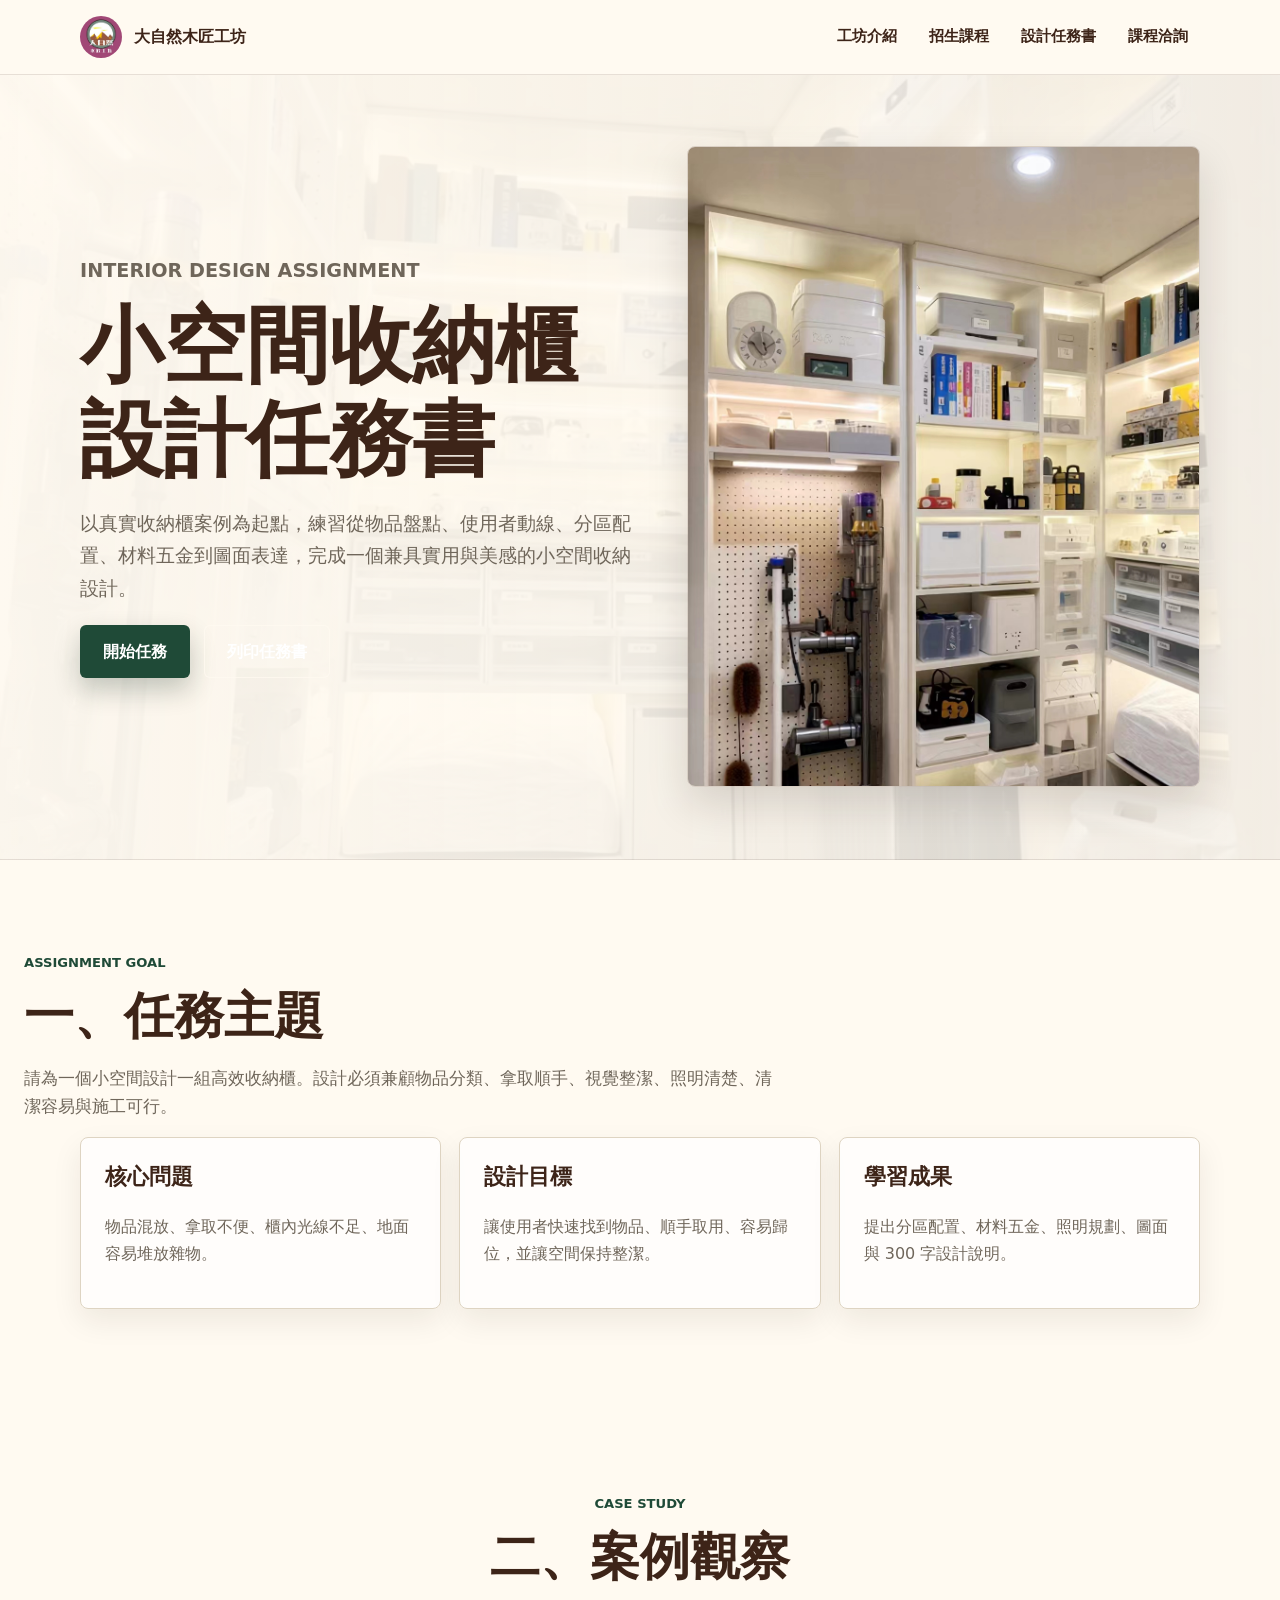
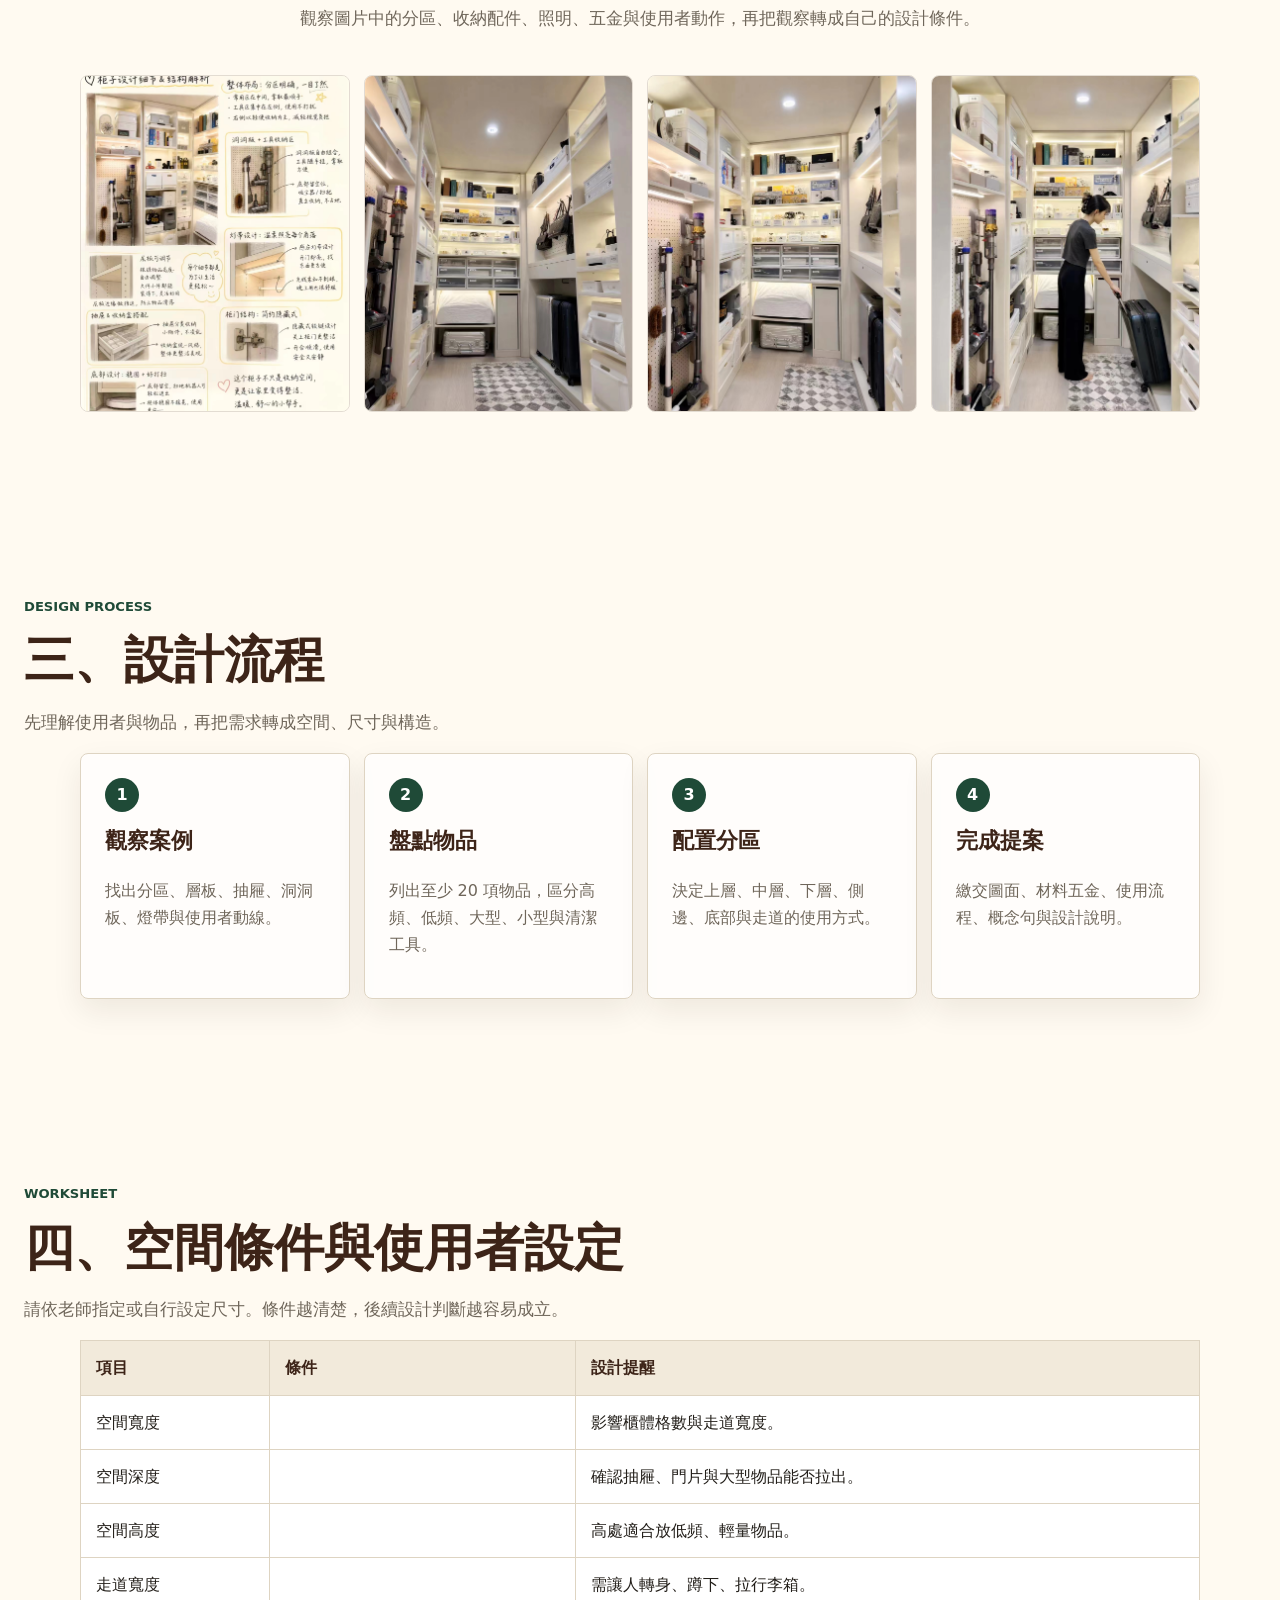
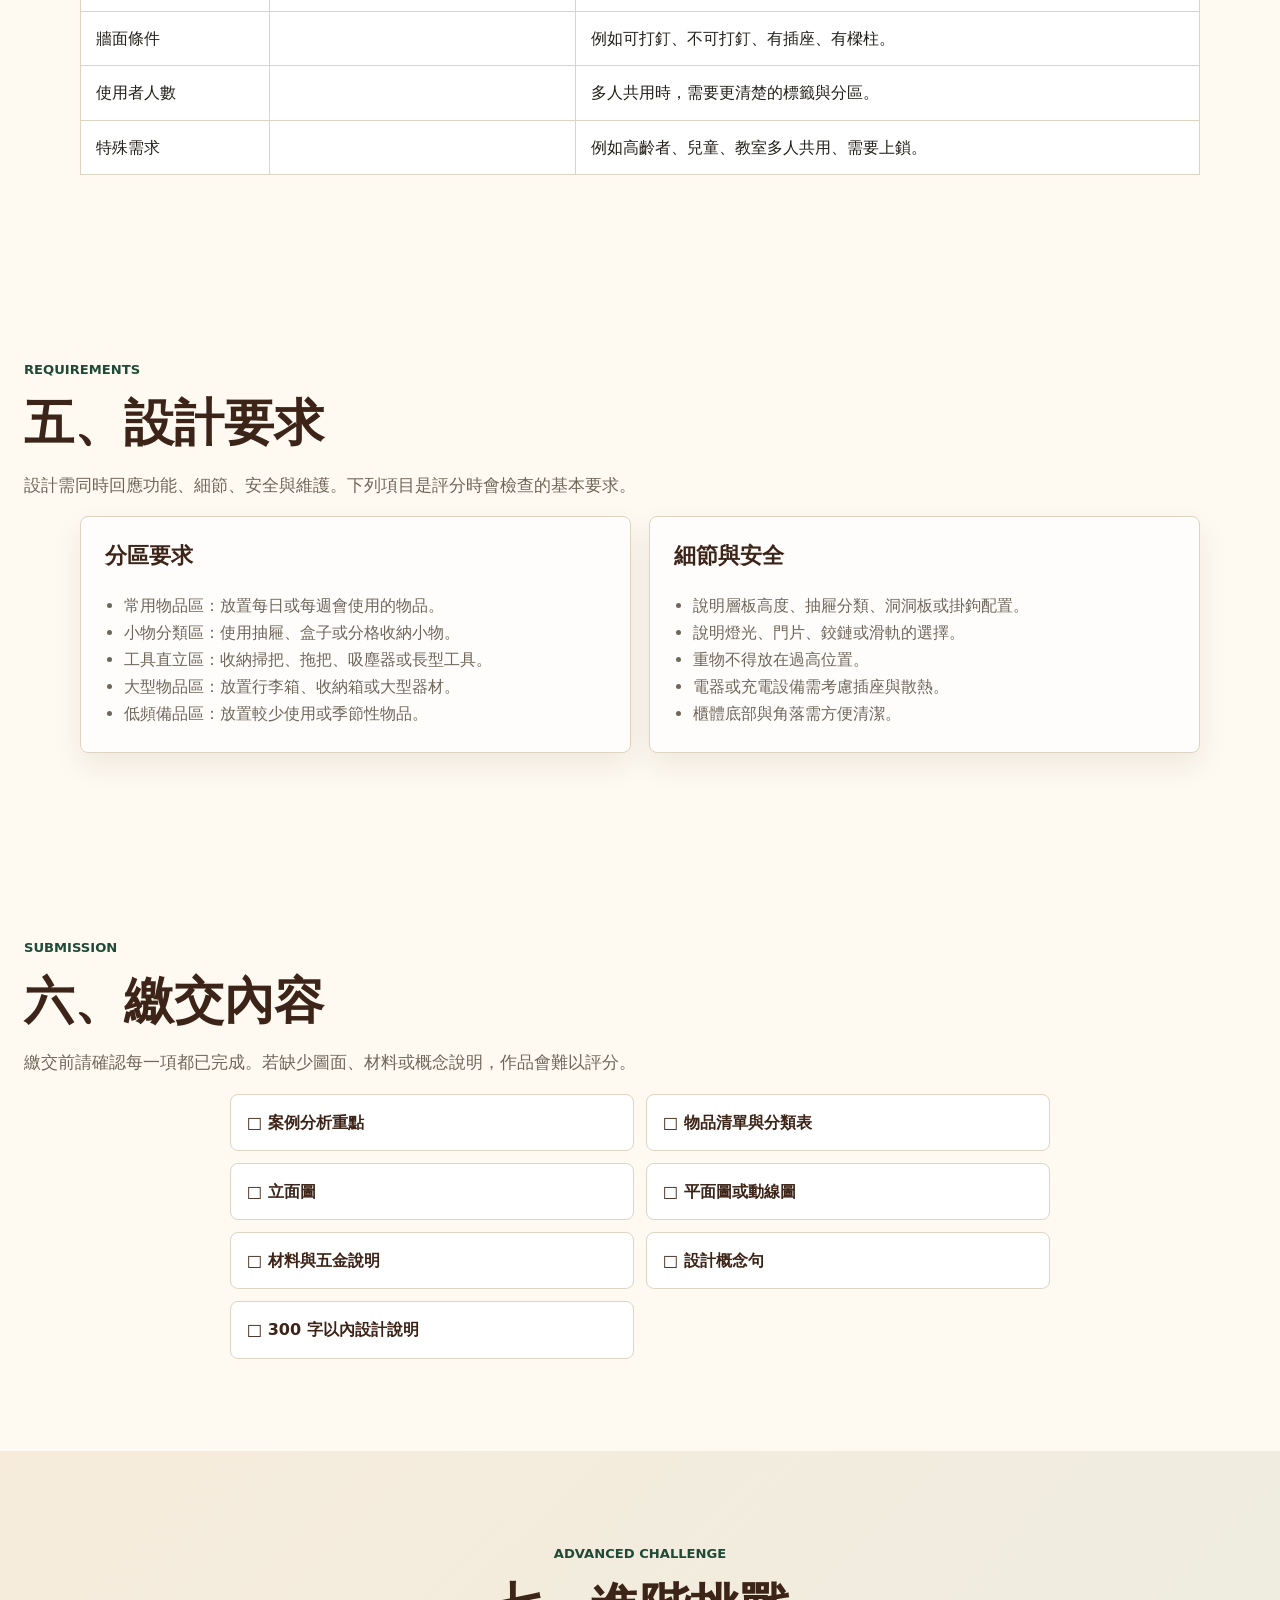
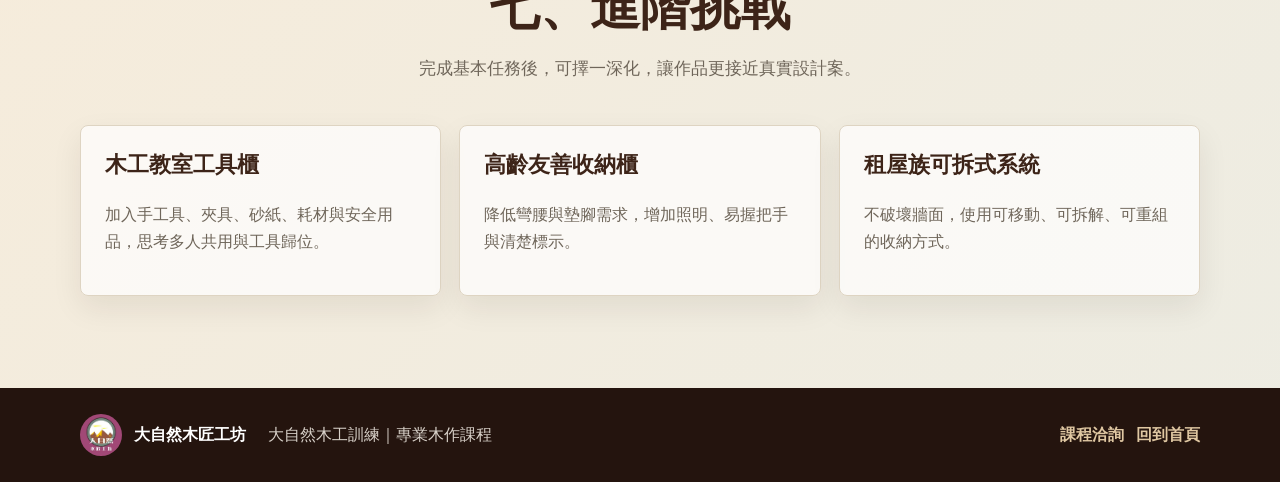
==== design-task.html @ d824fad3 "Update daziran workshop website" ====
<!DOCTYPE html>
<html lang="zh-Hant">
<head>
  <meta charset="UTF-8">
  <meta name="viewport" content="width=device-width, initial-scale=1.0">
  <title>小空間收納櫃設計任務書｜大自然木匠工坊</title>
  <meta name="description" content="大自然木匠工坊室內設計教學資源：小空間收納櫃設計任務書，協助學員從案例觀察、物品盤點、分區配置到圖面提案。">
  <link rel="stylesheet" href="styles.css">
</head>
<body>
  <header class="site-header">
    <nav class="nav-wrap" aria-label="主要導覽">
      <a class="brand" href="index.html#top" aria-label="回到首頁">
        <img src="assets/logo.jpg" alt="大自然木匠工坊 Logo">
        <span>大自然木匠工坊</span>
      </a>
      <div class="nav-links">
        <a href="index.html#about">工坊介紹</a>
        <a href="index.html#courses">招生課程</a>
        <a href="index.html#design-resource">設計任務書</a>
        <a href="index.html#booking">課程洽詢</a>
      </div>
    </nav>
  </header>

  <main class="task-page">
    <section class="task-hero" aria-label="小空間收納櫃設計任務書">
      <div class="task-hero-copy">
        <p class="eyebrow">Interior Design Assignment</p>
        <h1>小空間收納櫃設計任務書</h1>
        <p>以真實收納櫃案例為起點，練習從物品盤點、使用者動線、分區配置、材料五金到圖面表達，完成一個兼具實用與美感的小空間收納設計。</p>
        <div class="hero-actions">
          <a class="btn primary" href="#task-start">開始任務</a>
          <a class="btn secondary" href="javascript:window.print()">列印任務書</a>
        </div>
      </div>
      <figure class="task-hero-image">
        <img src="assets/storage-case-main.jpg" alt="小空間收納櫃案例">
      </figure>
    </section>

    <section id="task-start" class="section task-section">
      <div class="section-heading align-left">
        <p class="eyebrow">Assignment Goal</p>
        <h2>一、任務主題</h2>
        <p>請為一個小空間設計一組高效收納櫃。設計必須兼顧物品分類、拿取順手、視覺整潔、照明清楚、清潔容易與施工可行。</p>
      </div>
      <div class="task-card-grid">
        <article class="task-info-card">
          <h3>核心問題</h3>
          <p>物品混放、拿取不便、櫃內光線不足、地面容易堆放雜物。</p>
        </article>
        <article class="task-info-card">
          <h3>設計目標</h3>
          <p>讓使用者快速找到物品、順手取用、容易歸位，並讓空間保持整潔。</p>
        </article>
        <article class="task-info-card">
          <h3>學習成果</h3>
          <p>提出分區配置、材料五金、照明規劃、圖面與 300 字設計說明。</p>
        </article>
      </div>
    </section>

    <section class="section task-section">
      <div class="section-heading">
        <p class="eyebrow">Case Study</p>
        <h2>二、案例觀察</h2>
        <p>觀察圖片中的分區、收納配件、照明、五金與使用者動作，再把觀察轉成自己的設計條件。</p>
      </div>
      <div class="task-gallery">
        <img src="assets/storage-use-1.jpg" alt="使用者拿取收納物品">
        <img src="assets/storage-case-front.jpg" alt="收納櫃正面分區">
        <img src="assets/storage-case-side.jpg" alt="包包與行李箱收納區">
        <img src="assets/storage-case-wide.jpg" alt="整體收納櫃空間">
      </div>
    </section>

    <section class="section task-section">
      <div class="section-heading align-left">
        <p class="eyebrow">Design Process</p>
        <h2>三、設計流程</h2>
        <p>先理解使用者與物品，再把需求轉成空間、尺寸與構造。</p>
      </div>
      <div class="task-steps">
        <article>
          <span>1</span>
          <h3>觀察案例</h3>
          <p>找出分區、層板、抽屜、洞洞板、燈帶與使用者動線。</p>
        </article>
        <article>
          <span>2</span>
          <h3>盤點物品</h3>
          <p>列出至少 20 項物品，區分高頻、低頻、大型、小型與清潔工具。</p>
        </article>
        <article>
          <span>3</span>
          <h3>配置分區</h3>
          <p>決定上層、中層、下層、側邊、底部與走道的使用方式。</p>
        </article>
        <article>
          <span>4</span>
          <h3>完成提案</h3>
          <p>繳交圖面、材料五金、使用流程、概念句與設計說明。</p>
        </article>
      </div>
    </section>

    <section class="section task-section">
      <div class="section-heading align-left">
        <p class="eyebrow">Worksheet</p>
        <h2>四、空間條件與使用者設定</h2>
        <p>請依老師指定或自行設定尺寸。條件越清楚，後續設計判斷越容易成立。</p>
      </div>
      <div class="task-table-wrap">
        <table class="task-table">
          <thead>
            <tr><th>項目</th><th>條件</th><th>設計提醒</th></tr>
          </thead>
          <tbody>
            <tr><td>空間寬度</td><td></td><td>影響櫃體格數與走道寬度。</td></tr>
            <tr><td>空間深度</td><td></td><td>確認抽屜、門片與大型物品能否拉出。</td></tr>
            <tr><td>空間高度</td><td></td><td>高處適合放低頻、輕量物品。</td></tr>
            <tr><td>走道寬度</td><td></td><td>需讓人轉身、蹲下、拉行李箱。</td></tr>
            <tr><td>牆面條件</td><td></td><td>例如可打釘、不可打釘、有插座、有樑柱。</td></tr>
            <tr><td>使用者人數</td><td></td><td>多人共用時，需要更清楚的標籤與分區。</td></tr>
            <tr><td>特殊需求</td><td></td><td>例如高齡者、兒童、教室多人共用、需要上鎖。</td></tr>
          </tbody>
        </table>
      </div>
    </section>

    <section class="section task-section">
      <div class="section-heading align-left">
        <p class="eyebrow">Requirements</p>
        <h2>五、設計要求</h2>
        <p>設計需同時回應功能、細節、安全與維護。下列項目是評分時會檢查的基本要求。</p>
      </div>
      <div class="task-requirements">
        <article>
          <h3>分區要求</h3>
          <ul>
            <li>常用物品區：放置每日或每週會使用的物品。</li>
            <li>小物分類區：使用抽屜、盒子或分格收納小物。</li>
            <li>工具直立區：收納掃把、拖把、吸塵器或長型工具。</li>
            <li>大型物品區：放置行李箱、收納箱或大型器材。</li>
            <li>低頻備品區：放置較少使用或季節性物品。</li>
          </ul>
        </article>
        <article>
          <h3>細節與安全</h3>
          <ul>
            <li>說明層板高度、抽屜分類、洞洞板或掛鉤配置。</li>
            <li>說明燈光、門片、鉸鏈或滑軌的選擇。</li>
            <li>重物不得放在過高位置。</li>
            <li>電器或充電設備需考慮插座與散熱。</li>
            <li>櫃體底部與角落需方便清潔。</li>
          </ul>
        </article>
      </div>
    </section>

    <section class="section task-section">
      <div class="section-heading align-left">
        <p class="eyebrow">Submission</p>
        <h2>六、繳交內容</h2>
        <p>繳交前請確認每一項都已完成。若缺少圖面、材料或概念說明，作品會難以評分。</p>
      </div>
      <ul class="task-checklist">
        <li>□ 案例分析重點</li>
        <li>□ 物品清單與分類表</li>
        <li>□ 立面圖</li>
        <li>□ 平面圖或動線圖</li>
        <li>□ 材料與五金說明</li>
        <li>□ 設計概念句</li>
        <li>□ 300 字以內設計說明</li>
      </ul>
    </section>

    <section class="section task-section task-challenge">
      <div class="section-heading">
        <p class="eyebrow">Advanced Challenge</p>
        <h2>七、進階挑戰</h2>
        <p>完成基本任務後，可擇一深化，讓作品更接近真實設計案。</p>
      </div>
      <div class="task-card-grid">
        <article class="task-info-card">
          <h3>木工教室工具櫃</h3>
          <p>加入手工具、夾具、砂紙、耗材與安全用品，思考多人共用與工具歸位。</p>
        </article>
        <article class="task-info-card">
          <h3>高齡友善收納櫃</h3>
          <p>降低彎腰與墊腳需求，增加照明、易握把手與清楚標示。</p>
        </article>
        <article class="task-info-card">
          <h3>租屋族可拆式系統</h3>
          <p>不破壞牆面，使用可移動、可拆解、可重組的收納方式。</p>
        </article>
      </div>
    </section>
  </main>

  <footer class="site-footer">
    <div>
      <img src="assets/logo.jpg" alt="大自然木匠工坊 Logo">
      <strong>大自然木匠工坊</strong>
    </div>
    <address>大自然木工訓練｜專業木作課程</address>
    <nav aria-label="社群連結">
      <a href="index.html#booking">課程洽詢</a>
      <a href="index.html#top">回到首頁</a>
    </nav>
  </footer>

  <script src="app.js"></script>
</body>
</html>
---- styles.css ----
:root {
  --walnut: #3d2418;
  --walnut-deep: #24140e;
  --oak: #f2eadb;
  --oak-strong: #dfc7a2;
  --forest: #1f4a37;
  --forest-dark: #153526;
  --ink: #231f1a;
  --muted: #6f665a;
  --line: #ded4c2;
  --white: #fffaf1;
  --plain-white: #ffffff;
  --shadow: 0 18px 42px rgba(36, 20, 14, 0.14);
}

* {
  box-sizing: border-box;
}

html {
  scroll-behavior: smooth;
  scroll-padding-top: 88px;
}

body {
  margin: 0;
  color: var(--ink);
  background: var(--white);
  font-family: "Microsoft JhengHei", "PingFang TC", "Noto Sans TC", system-ui, sans-serif;
  line-height: 1.7;
}

img {
  display: block;
  max-width: 100%;
}

a {
  color: inherit;
  text-decoration: none;
}

.site-header {
  position: fixed;
  inset: 0 0 auto;
  z-index: 20;
  background: rgba(255, 250, 241, 0.92);
  border-bottom: 1px solid rgba(61, 36, 24, 0.12);
  backdrop-filter: blur(14px);
}

.nav-wrap {
  display: flex;
  align-items: center;
  justify-content: space-between;
  width: min(1120px, calc(100% - 40px));
  min-height: 74px;
  margin: 0 auto;
  gap: 24px;
}

.brand {
  display: inline-flex;
  align-items: center;
  gap: 12px;
  color: var(--walnut);
  font-size: 1rem;
  font-weight: 700;
  white-space: nowrap;
}

.brand img,
.site-footer img {
  width: 42px;
  height: 42px;
  border-radius: 50%;
  object-fit: cover;
}

.nav-links {
  display: flex;
  align-items: center;
  gap: 8px;
  font-size: 0.95rem;
  font-weight: 700;
}

.nav-links a {
  padding: 10px 12px;
  border-radius: 6px;
  color: var(--walnut);
}

.nav-links a:hover,
.nav-links a:focus-visible {
  background: rgba(31, 74, 55, 0.1);
  outline: none;
}

.hero {
  position: relative;
  min-height: 92vh;
  display: grid;
  align-items: center;
  padding: 136px 24px 78px;
  color: var(--plain-white);
  background: url("assets/hero.jpg") center 42% / cover no-repeat;
}

.hero-overlay {
  position: absolute;
  inset: 0;
  background:
    linear-gradient(90deg, rgba(36, 20, 14, 0.82), rgba(36, 20, 14, 0.52) 48%, rgba(21, 53, 38, 0.38)),
    rgba(0, 0, 0, 0.14);
}

.hero-content {
  position: relative;
  z-index: 1;
  width: min(1120px, 100%);
  margin: 0 auto;
}

.eyebrow {
  margin: 0 0 12px;
  color: var(--forest);
  font-size: 0.82rem;
  font-weight: 800;
  letter-spacing: 0;
  text-transform: uppercase;
}

.hero .eyebrow {
  color: var(--oak-strong);
}

h1,
h2,
h3,
h4,
p {
  margin-top: 0;
}

h1 {
  max-width: 760px;
  margin-bottom: 22px;
  font-size: clamp(2.55rem, 7vw, 5.2rem);
  line-height: 1.12;
  letter-spacing: 0;
}

h2 {
  margin-bottom: 16px;
  color: var(--walnut);
  font-size: clamp(2rem, 4vw, 3.1rem);
  line-height: 1.24;
  letter-spacing: 0;
}

h3 {
  color: var(--walnut);
  font-size: 1.35rem;
  line-height: 1.35;
}

h4 {
  color: var(--forest-dark);
  font-size: 1.02rem;
}

.hero-copy {
  max-width: 620px;
  margin-bottom: 34px;
  color: rgba(255, 250, 241, 0.9);
  font-size: 1.18rem;
}

.hero-actions {
  display: flex;
  flex-wrap: wrap;
  gap: 14px;
}

.btn {
  display: inline-flex;
  align-items: center;
  justify-content: center;
  min-height: 48px;
  padding: 12px 22px;
  border: 1px solid transparent;
  border-radius: 6px;
  font: inherit;
  font-weight: 800;
  cursor: pointer;
  transition: transform 0.2s ease, box-shadow 0.2s ease, background 0.2s ease;
}

.btn:hover,
.btn:focus-visible {
  transform: translateY(-1px);
  outline: none;
}

.btn.primary {
  color: var(--plain-white);
  background: var(--forest);
  box-shadow: 0 12px 26px rgba(15, 40, 28, 0.24);
}

.btn.primary:hover,
.btn.primary:focus-visible {
  background: var(--forest-dark);
}

.btn.secondary {
  color: var(--plain-white);
  border-color: rgba(255, 250, 241, 0.72);
  background: rgba(255, 250, 241, 0.08);
}

.section {
  padding: 92px 24px;
}

.section-heading {
  width: min(760px, 100%);
  margin: 0 auto 42px;
  text-align: center;
}

.section-heading p:not(.eyebrow) {
  color: var(--muted);
  font-size: 1.05rem;
}

.align-left {
  margin: 0;
  text-align: left;
}

.feature-grid,
.course-layout,
.gallery-grid,
.booking-layout {
  width: min(1120px, 100%);
  margin: 0 auto;
}

.feature-grid {
  display: grid;
  grid-template-columns: repeat(3, minmax(0, 1fr));
  gap: 22px;
}

.feature-card {
  padding: 30px;
  border: 1px solid var(--line);
  border-radius: 8px;
  background: var(--plain-white);
  box-shadow: var(--shadow);
}

.line-icon {
  display: grid;
  place-items: center;
  width: 48px;
  height: 48px;
  margin-bottom: 18px;
  border: 2px solid var(--forest);
  border-radius: 50%;
  color: var(--forest);
}

.line-icon::before {
  content: "";
  display: block;
  width: 24px;
  height: 24px;
  border: 2px solid currentColor;
}

.icon-teacher::before {
  border-radius: 50% 50% 38% 38%;
  border-bottom-width: 6px;
}

.icon-safety::before {
  width: 22px;
  height: 26px;
  border-radius: 14px 14px 7px 7px;
  clip-path: polygon(50% 0, 100% 22%, 88% 100%, 12% 100%, 0 22%);
}

.icon-tools::before {
  width: 6px;
  height: 28px;
  border-radius: 8px;
  transform: rotate(38deg);
  box-shadow: 11px -7px 0 -3px currentColor;
}

.feature-card p,
.course-card p,
.booking-copy p {
  color: var(--muted);
}

.course-section {
  background: #ece0ce;
}

.course-layout {
  display: grid;
  grid-template-columns: minmax(260px, 0.82fr) minmax(0, 1.5fr);
  align-items: start;
  gap: 46px;
}

.course-card {
  padding: 34px;
  border-radius: 8px;
  background: var(--plain-white);
  box-shadow: var(--shadow);
}

.course-top {
  display: flex;
  justify-content: space-between;
  gap: 24px;
  padding-bottom: 24px;
  border-bottom: 1px solid var(--line);
}

.course-label {
  margin-bottom: 8px;
  color: var(--forest);
  font-size: 0.88rem;
  font-weight: 800;
}

.price {
  min-width: 150px;
  text-align: right;
}

.price span,
.course-info span,
.contact-note span {
  display: block;
  color: var(--muted);
  font-size: 0.86rem;
  font-weight: 700;
}

.price strong {
  color: var(--walnut);
  font-size: 1.5rem;
}

.course-info {
  display: grid;
  grid-template-columns: repeat(2, minmax(0, 1fr));
  gap: 18px;
  margin: 26px 0;
}

.course-info div,
.schedule-card {
  padding: 20px;
  border: 1px solid var(--line);
  border-radius: 8px;
  background: #fffdf8;
}

.teaching-points {
  margin: 0 0 24px;
  padding: 22px 22px 18px;
  border-left: 4px solid var(--forest);
  background: rgba(31, 74, 55, 0.08);
}

.design-note {
  margin: 0 0 24px;
  padding: 22px;
  border: 1px solid rgba(31, 74, 55, 0.18);
  border-left: 4px solid var(--forest);
  border-radius: 8px;
  background: #fffdf8;
}

.design-note h4 {
  margin-bottom: 10px;
}

.design-note p {
  margin-bottom: 0;
}

.teaching-points ul {
  display: grid;
  grid-template-columns: repeat(2, minmax(0, 1fr));
  gap: 10px 18px;
  margin: 0;
  padding-left: 20px;
  color: var(--ink);
}

.schedule-wrap {
  display: grid;
  grid-template-columns: repeat(2, minmax(0, 1fr));
  gap: 18px;
}

.schedule-card h4 {
  margin-bottom: 14px;
}

.schedule-card dl {
  display: grid;
  gap: 10px;
  margin: 0;
}

.schedule-card div {
  display: grid;
  grid-template-columns: 58px 1fr;
  gap: 12px;
}

.schedule-card dt {
  color: var(--forest);
  font-weight: 800;
}

.schedule-card dd {
  margin: 0;
  color: var(--muted);
}

.gallery-grid {
  display: grid;
  grid-template-columns: repeat(4, minmax(0, 1fr));
  grid-auto-rows: 210px;
  gap: 14px;
}

.gallery-grid figure {
  position: relative;
  margin: 0;
  overflow: hidden;
  border-radius: 8px;
  background: var(--line);
}

.gallery-grid figure::after {
  content: "";
  position: absolute;
  inset: 0;
  box-shadow: inset 0 0 0 1px rgba(255, 255, 255, 0.16);
}

.gallery-grid img {
  width: 100%;
  height: 100%;
  object-fit: cover;
}

.gallery-grid .wide {
  grid-column: span 2;
}

.gallery-grid .tall {
  grid-row: span 2;
}

.booking-section {
  background: var(--forest-dark);
  color: var(--plain-white);
}

.booking-layout {
  display: grid;
  grid-template-columns: minmax(260px, 0.85fr) minmax(0, 1.25fr);
  gap: 48px;
  align-items: start;
}

.booking-copy h2,
.booking-copy .eyebrow {
  color: var(--plain-white);
}

.booking-copy p {
  color: rgba(255, 250, 241, 0.78);
}

.contact-note {
  display: grid;
  gap: 6px;
  margin-top: 30px;
  padding-top: 24px;
  border-top: 1px solid rgba(255, 250, 241, 0.25);
}

.contact-note span {
  color: var(--oak-strong);
}

.contact-note strong {
  margin-bottom: 10px;
  color: var(--plain-white);
}

.booking-form {
  display: grid;
  grid-template-columns: repeat(2, minmax(0, 1fr));
  gap: 18px;
  padding: 30px;
  border-radius: 8px;
  background: var(--plain-white);
  color: var(--ink);
  box-shadow: 0 26px 54px rgba(0, 0, 0, 0.18);
}

.form-field {
  display: grid;
  gap: 8px;
}

.form-field.full,
.hidden-field,
.submit-btn,
.form-status {
  grid-column: 1 / -1;
}

.hidden-field {
  display: none;
}

label {
  color: var(--walnut);
  font-weight: 800;
}

input,
select,
textarea {
  width: 100%;
  min-height: 46px;
  border: 1px solid #cfc4b1;
  border-radius: 6px;
  padding: 10px 12px;
  color: var(--ink);
  background: #fffdf8;
  font: inherit;
}

textarea {
  min-height: 112px;
  resize: vertical;
}

input:focus,
select:focus,
textarea:focus {
  border-color: var(--forest);
  outline: 3px solid rgba(31, 74, 55, 0.16);
}

.submit-btn {
  width: 100%;
  margin-top: 4px;
}

.form-status {
  display: none;
  margin: 0;
  padding: 14px 16px;
  border-radius: 6px;
  color: var(--forest-dark);
  background: rgba(31, 74, 55, 0.12);
  font-weight: 700;
}

.form-status.is-visible {
  display: block;
}

.site-footer {
  display: grid;
  grid-template-columns: auto 1fr auto;
  align-items: center;
  gap: 22px;
  padding: 26px max(24px, calc((100% - 1120px) / 2));
  color: rgba(255, 250, 241, 0.82);
  background: var(--walnut-deep);
}

.site-footer div,
.site-footer nav {
  display: flex;
  align-items: center;
  gap: 12px;
}

.site-footer strong {
  color: var(--plain-white);
}

.site-footer address {
  font-style: normal;
}

.site-footer a {
  color: var(--oak-strong);
  font-weight: 700;
}

.design-resource-section {
  background:
    linear-gradient(135deg, rgba(31, 74, 55, 0.08), rgba(223, 199, 162, 0.18)),
    var(--white);
}

.resource-layout {
  display: grid;
  grid-template-columns: minmax(280px, 0.86fr) minmax(0, 1.14fr);
  gap: 44px;
  align-items: center;
  width: min(1120px, 100%);
  margin: 0 auto;
}

.resource-media {
  overflow: hidden;
  border: 1px solid rgba(61, 36, 24, 0.16);
  border-radius: 8px;
  box-shadow: var(--shadow);
}

.resource-media img {
  width: 100%;
  aspect-ratio: 4 / 5;
  object-fit: cover;
}

.resource-list {
  display: grid;
  gap: 10px;
  margin: 0 0 24px;
  padding-left: 1.25rem;
  color: var(--muted);
}

.task-page {
  padding-top: 74px;
}

.task-hero {
  display: grid;
  grid-template-columns: minmax(0, 1.05fr) minmax(300px, 0.95fr);
  gap: 40px;
  align-items: center;
  min-height: 86vh;
  padding: 72px max(24px, calc((100% - 1120px) / 2));
  background:
    linear-gradient(90deg, rgba(255, 250, 241, 0.98), rgba(255, 250, 241, 0.84)),
    url("assets/storage-case-front.jpg") center / cover;
  border-bottom: 1px solid rgba(61, 36, 24, 0.12);
}

.task-hero-copy h1 {
  color: var(--walnut);
}

.task-hero-copy p {
  max-width: 680px;
  color: var(--muted);
  font-size: 1.2rem;
}

.task-hero-image {
  margin: 0;
  overflow: hidden;
  border: 1px solid rgba(61, 36, 24, 0.16);
  border-radius: 8px;
  box-shadow: var(--shadow);
}

.task-hero-image img {
  width: 100%;
  aspect-ratio: 4 / 5;
  object-fit: cover;
}

.task-section {
  background: var(--white);
}

.task-card-grid {
  display: grid;
  grid-template-columns: repeat(3, minmax(0, 1fr));
  gap: 18px;
  width: min(1120px, 100%);
  margin: 0 auto;
}

.task-info-card,
.task-steps article,
.task-requirements article {
  padding: 24px;
  border: 1px solid var(--line);
  border-radius: 8px;
  background: rgba(255, 255, 255, 0.72);
  box-shadow: 0 12px 30px rgba(36, 20, 14, 0.08);
}

.task-info-card h3,
.task-steps h3,
.task-requirements h3 {
  color: var(--walnut);
}

.task-info-card p,
.task-steps p,
.task-requirements li {
  color: var(--muted);
}

.task-gallery {
  display: grid;
  grid-template-columns: repeat(4, minmax(0, 1fr));
  gap: 14px;
  width: min(1120px, 100%);
  margin: 0 auto;
}

.task-gallery img {
  width: 100%;
  aspect-ratio: 4 / 5;
  object-fit: cover;
  border: 1px solid rgba(61, 36, 24, 0.14);
  border-radius: 8px;
}

.task-steps {
  display: grid;
  grid-template-columns: repeat(4, minmax(0, 1fr));
  gap: 14px;
  width: min(1120px, 100%);
  margin: 0 auto;
}

.task-steps span {
  display: inline-flex;
  align-items: center;
  justify-content: center;
  width: 34px;
  height: 34px;
  margin-bottom: 14px;
  border-radius: 50%;
  color: var(--plain-white);
  background: var(--forest);
  font-weight: 800;
}

.task-table-wrap {
  width: min(1120px, 100%);
  margin: 0 auto;
  overflow-x: auto;
}

.task-table {
  width: 100%;
  min-width: 720px;
  border-collapse: collapse;
  background: var(--plain-white);
  border: 1px solid var(--line);
}

.task-table th,
.task-table td {
  padding: 13px 15px;
  border: 1px solid var(--line);
  text-align: left;
  vertical-align: top;
}

.task-table th {
  color: var(--walnut);
  background: var(--oak);
}

.task-table td:nth-child(2) {
  min-width: 180px;
}

.task-requirements {
  display: grid;
  grid-template-columns: repeat(2, minmax(0, 1fr));
  gap: 18px;
  width: min(1120px, 100%);
  margin: 0 auto;
}

.task-requirements ul {
  margin-bottom: 0;
  padding-left: 1.2rem;
}

.task-checklist {
  display: grid;
  grid-template-columns: repeat(2, minmax(0, 1fr));
  gap: 12px;
  width: min(820px, 100%);
  margin: 0 auto;
  padding: 0;
  list-style: none;
}

.task-checklist li {
  padding: 14px 16px;
  border: 1px solid var(--line);
  border-radius: 8px;
  background: var(--plain-white);
  color: var(--walnut);
  font-weight: 700;
}

.task-challenge {
  background: linear-gradient(135deg, rgba(223, 199, 162, 0.28), rgba(31, 74, 55, 0.08));
}

@media (max-width: 860px) {
  .nav-wrap {
    align-items: flex-start;
    flex-direction: column;
    gap: 10px;
    padding: 10px 0;
  }

  .nav-links {
    width: 100%;
    justify-content: space-between;
    gap: 4px;
    overflow-x: auto;
    white-space: nowrap;
  }

  .nav-links a {
    padding: 8px 10px;
  }

  .hero {
    min-height: 86vh;
    padding-top: 150px;
  }

  .feature-grid,
  .course-layout,
  .booking-layout,
  .resource-layout,
  .task-hero,
  .task-requirements {
    grid-template-columns: 1fr;
  }

  .course-layout,
  .booking-layout,
  .resource-layout,
  .task-hero {
    gap: 28px;
  }

  .task-page {
    padding-top: 126px;
  }

  .task-card-grid,
  .task-steps,
  .task-gallery {
    grid-template-columns: repeat(2, minmax(0, 1fr));
  }

  .gallery-grid {
    grid-template-columns: repeat(2, minmax(0, 1fr));
    grid-auto-rows: 180px;
  }

  .site-footer {
    grid-template-columns: 1fr;
  }
}

@media (max-width: 640px) {
  .nav-wrap {
    width: min(100% - 28px, 1120px);
  }

  .brand span {
    font-size: 0.95rem;
  }

  .nav-links {
    font-size: 0.88rem;
  }

  .section {
    padding: 68px 18px;
  }

  .hero {
    min-height: 88vh;
    padding: 142px 18px 62px;
    background-position: center center;
  }

  .task-page {
    padding-top: 132px;
  }

  .task-hero {
    min-height: auto;
    padding: 46px 18px 54px;
  }

  .hero-actions,
  .btn {
    width: 100%;
  }

  .course-card,
  .booking-form,
  .feature-card,
  .task-info-card,
  .task-steps article,
  .task-requirements article {
    padding: 22px;
  }

  .course-top,
  .course-info,
  .teaching-points ul,
  .schedule-wrap,
  .booking-form {
    grid-template-columns: 1fr;
  }

  .course-top {
    display: grid;
  }

  .price {
    text-align: left;
  }

  .schedule-card div {
    grid-template-columns: 48px 1fr;
  }

  .gallery-grid {
    grid-template-columns: 1fr;
    grid-auto-rows: 230px;
  }

  .task-card-grid,
  .task-steps,
  .task-gallery,
  .task-checklist {
    grid-template-columns: 1fr;
  }

  .gallery-grid .wide,
  .gallery-grid .tall {
    grid-column: auto;
    grid-row: auto;
  }
}

@media print {
  .site-header,
  .site-footer,
  .hero-actions,
  .task-gallery,
  .task-hero-image {
    display: none;
  }

  .task-page {
    padding-top: 0;
  }

  .task-hero,
  .section {
    min-height: auto;
    padding: 24px 0;
    background: #fff;
  }

  .task-card-grid,
  .task-steps,
  .task-requirements,
  .task-checklist {
    grid-template-columns: 1fr;
  }
}
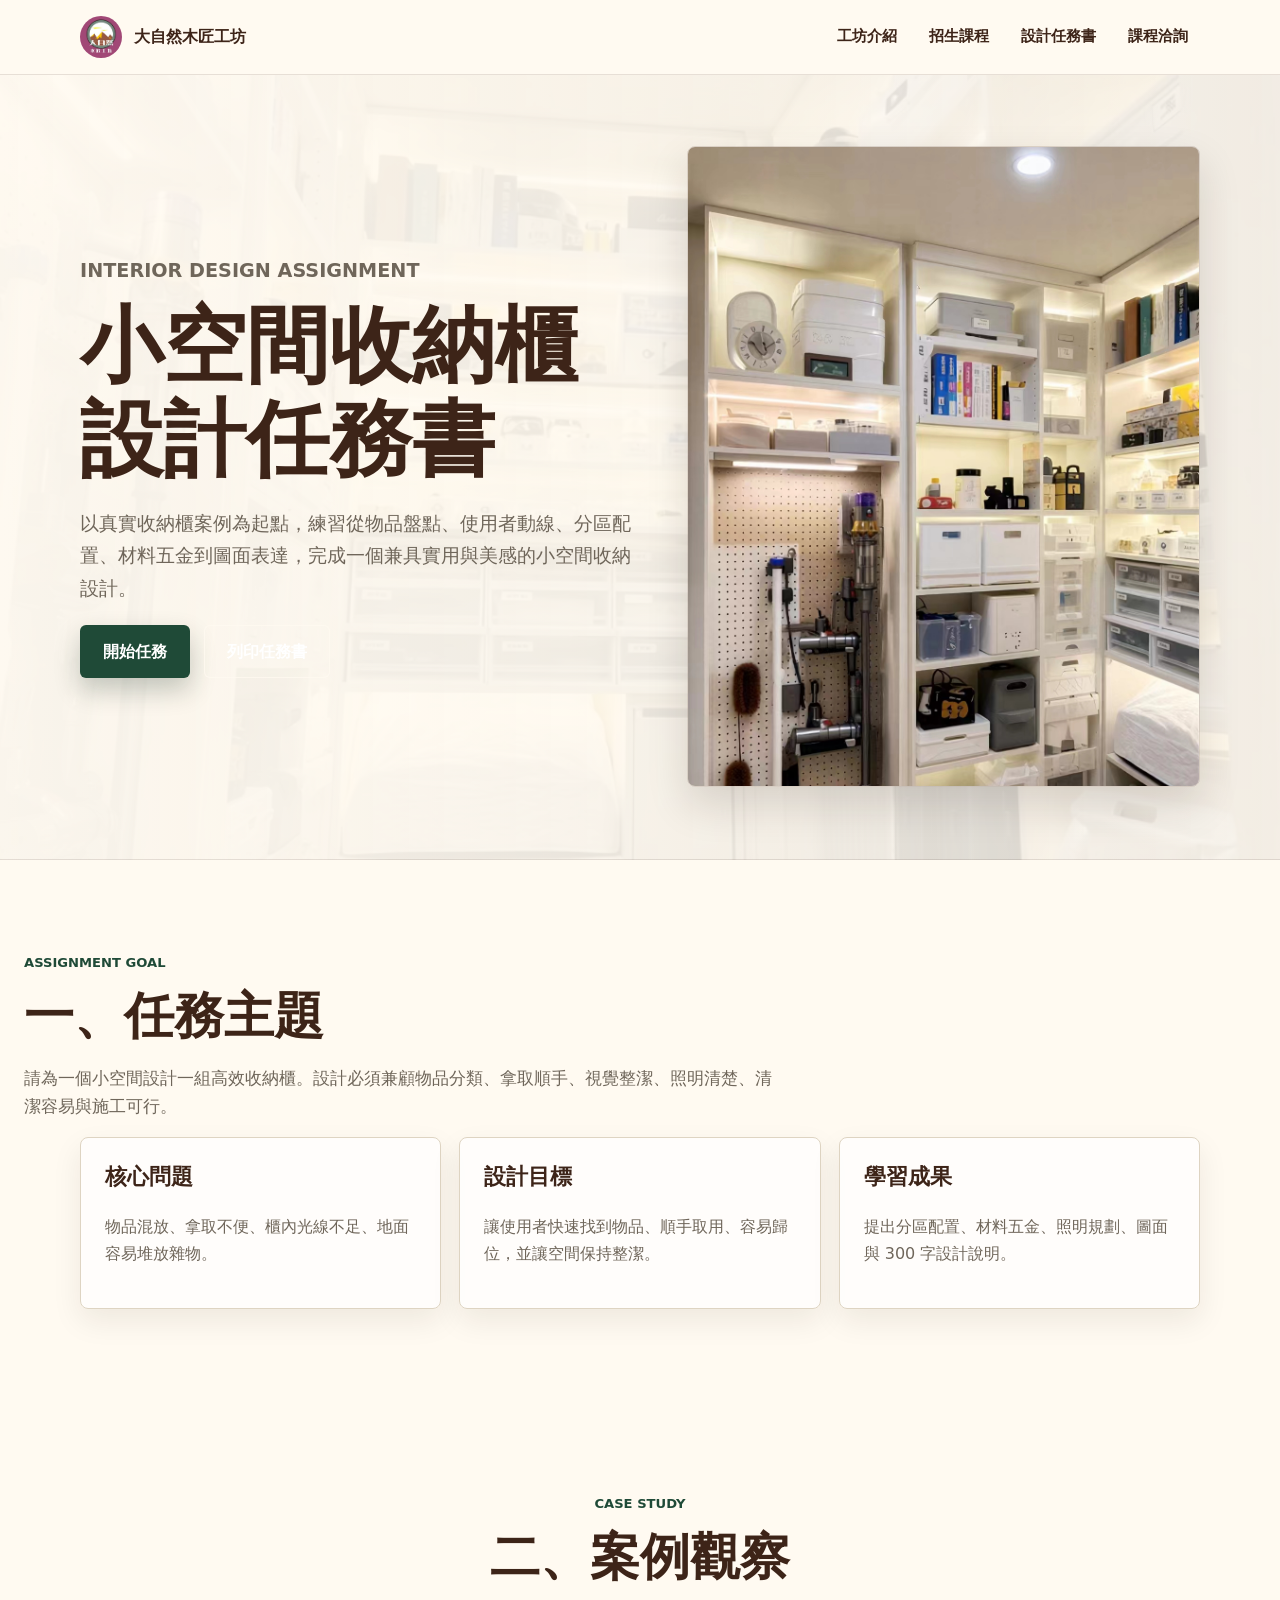
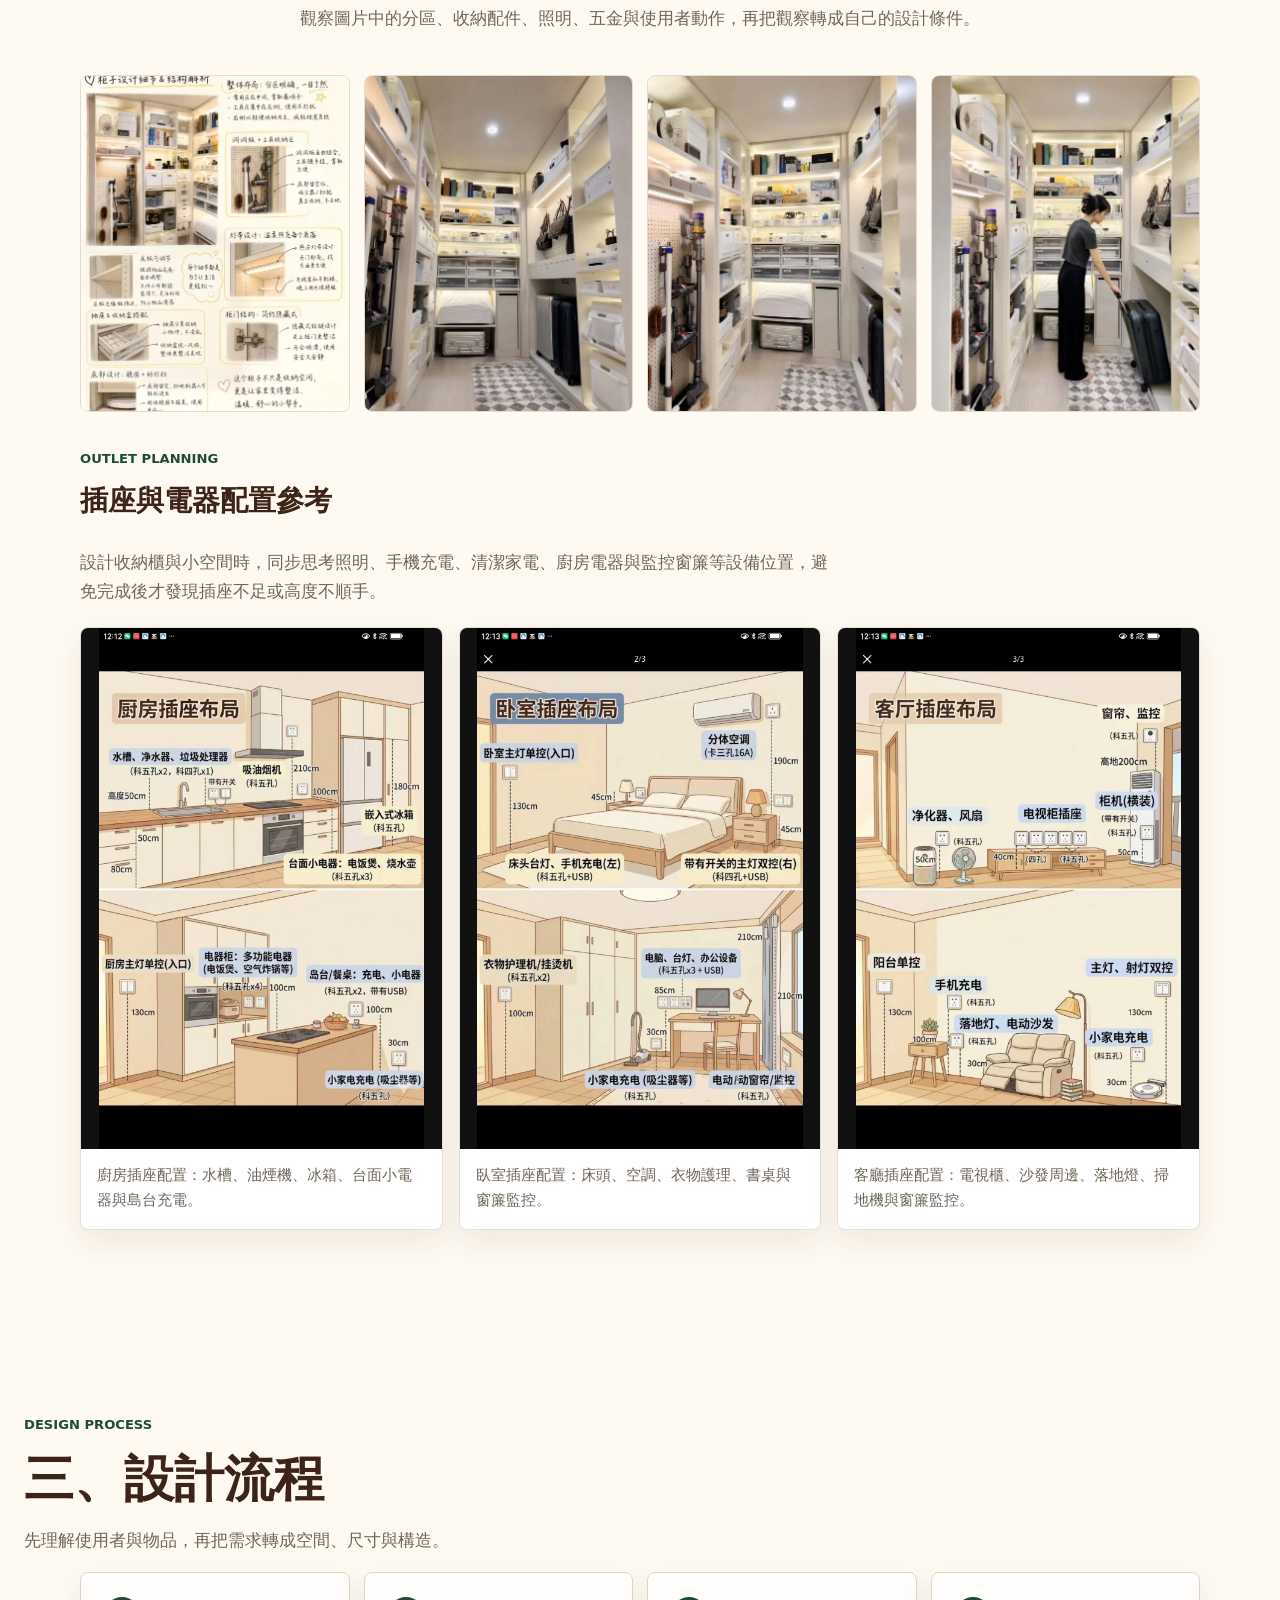
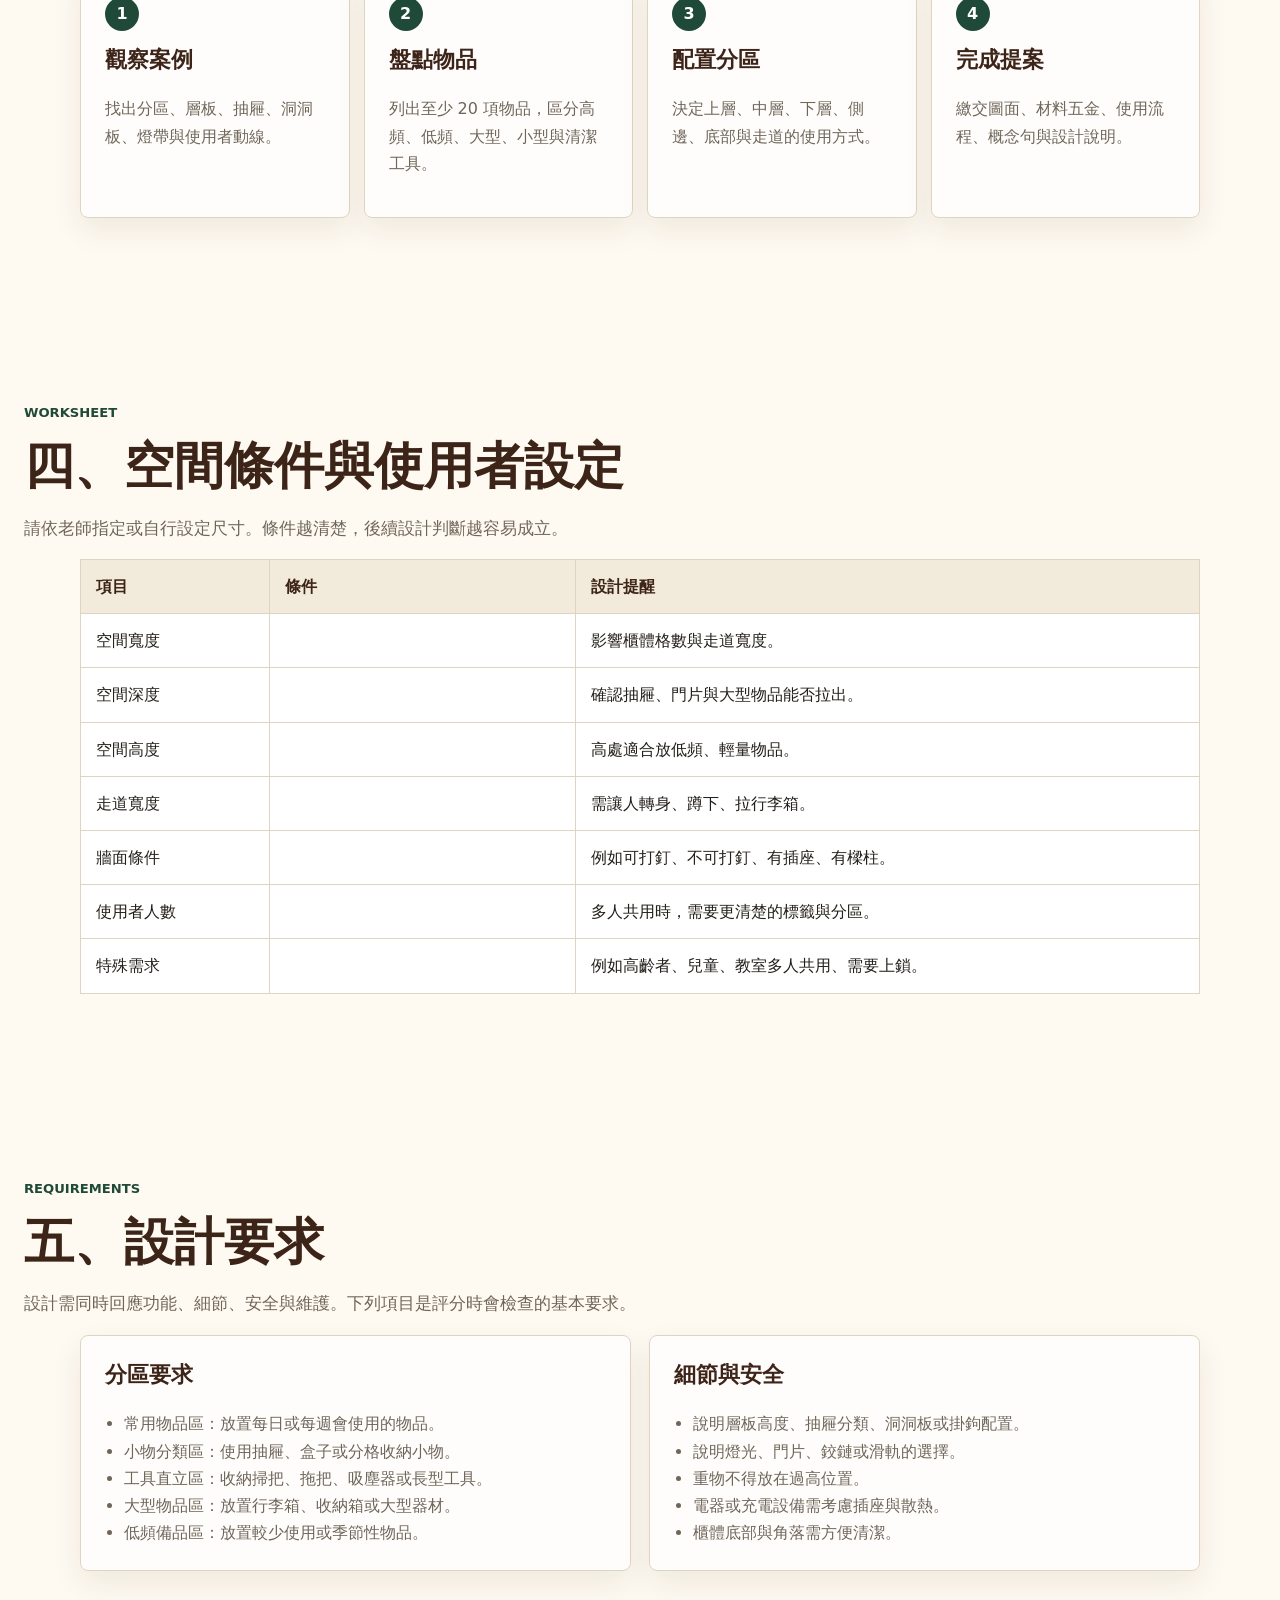
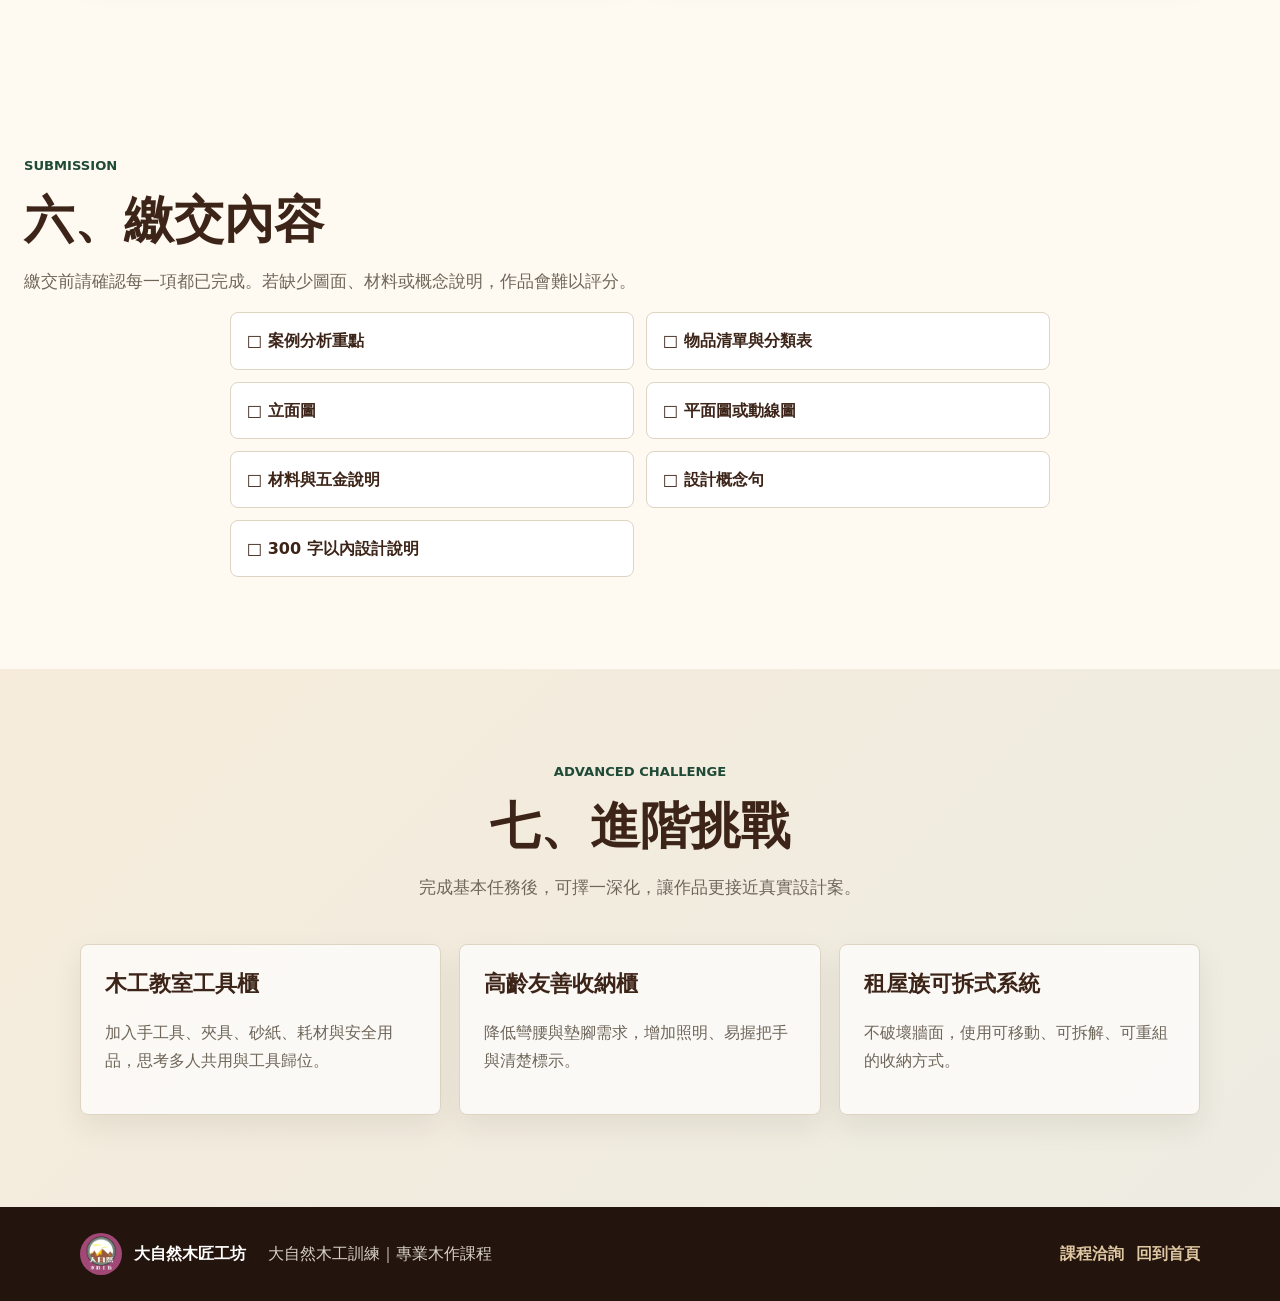
==== commit 3a27330a: "Add outlet layout references" ====
--- a/design-task.html
+++ b/design-task.html
@@ -73,6 +73,27 @@
         <img src="assets/storage-case-side.jpg" alt="包包與行李箱收納區">
         <img src="assets/storage-case-wide.jpg" alt="整體收納櫃空間">
       </div>
+      <div class="reference-block">
+        <div class="section-heading align-left">
+          <p class="eyebrow">Outlet Planning</p>
+          <h3>插座與電器配置參考</h3>
+          <p>設計收納櫃與小空間時，同步思考照明、手機充電、清潔家電、廚房電器與監控窗簾等設備位置，避免完成後才發現插座不足或高度不順手。</p>
+        </div>
+        <div class="reference-gallery">
+          <figure>
+            <img src="assets/outlet-layout-kitchen.jpg" alt="廚房插座布局參考">
+            <figcaption>廚房插座配置：水槽、油煙機、冰箱、台面小電器與島台充電。</figcaption>
+          </figure>
+          <figure>
+            <img src="assets/outlet-layout-bedroom.jpg" alt="臥室插座布局參考">
+            <figcaption>臥室插座配置：床頭、空調、衣物護理、書桌與窗簾監控。</figcaption>
+          </figure>
+          <figure>
+            <img src="assets/outlet-layout-living.jpg" alt="客廳插座布局參考">
+            <figcaption>客廳插座配置：電視櫃、沙發周邊、落地燈、掃地機與窗簾監控。</figcaption>
+          </figure>
+        </div>
+      </div>
     </section>
 
     <section class="section task-section">
--- a/styles.css
+++ b/styles.css
@@ -746,6 +746,49 @@
   border-radius: 8px;
 }
 
+.reference-block {
+  width: min(1120px, 100%);
+  margin: 36px auto 0;
+}
+
+.reference-block .section-heading {
+  margin-bottom: 22px;
+}
+
+.reference-block .section-heading h3 {
+  color: var(--walnut);
+  font-size: clamp(1.45rem, 2.2vw, 2rem);
+}
+
+.reference-gallery {
+  display: grid;
+  grid-template-columns: repeat(3, minmax(0, 1fr));
+  gap: 16px;
+}
+
+.reference-gallery figure {
+  margin: 0;
+  overflow: hidden;
+  border: 1px solid rgba(61, 36, 24, 0.14);
+  border-radius: 8px;
+  background: var(--plain-white);
+  box-shadow: 0 12px 30px rgba(36, 20, 14, 0.08);
+}
+
+.reference-gallery img {
+  width: 100%;
+  aspect-ratio: 9 / 13;
+  object-fit: contain;
+  background: #111;
+}
+
+.reference-gallery figcaption {
+  padding: 14px 16px 16px;
+  color: var(--muted);
+  font-size: 0.95rem;
+  line-height: 1.65;
+}
+
 .task-steps {
   display: grid;
   grid-template-columns: repeat(4, minmax(0, 1fr));
@@ -881,7 +924,8 @@
 
   .task-card-grid,
   .task-steps,
-  .task-gallery {
+  .task-gallery,
+  .reference-gallery {
     grid-template-columns: repeat(2, minmax(0, 1fr));
   }
 
@@ -969,6 +1013,7 @@
   .task-card-grid,
   .task-steps,
   .task-gallery,
+  .reference-gallery,
   .task-checklist {
     grid-template-columns: 1fr;
   }
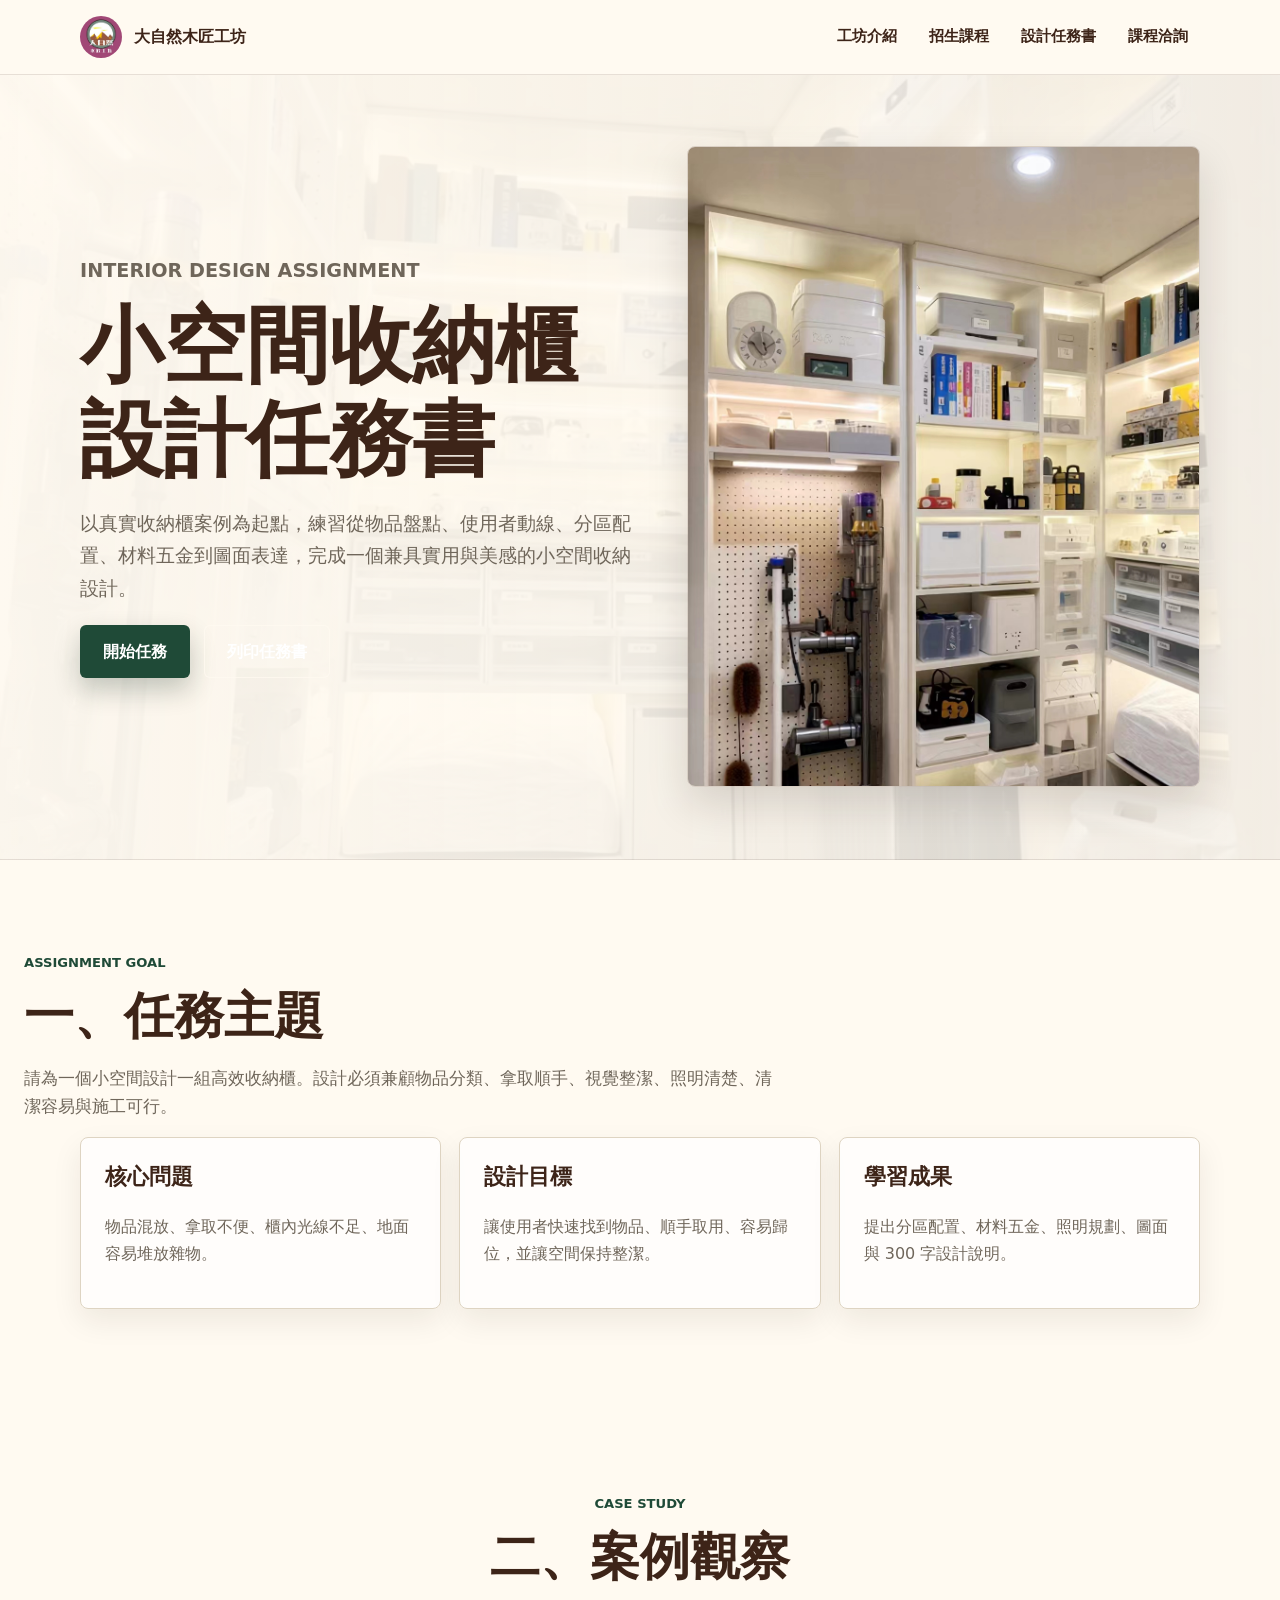
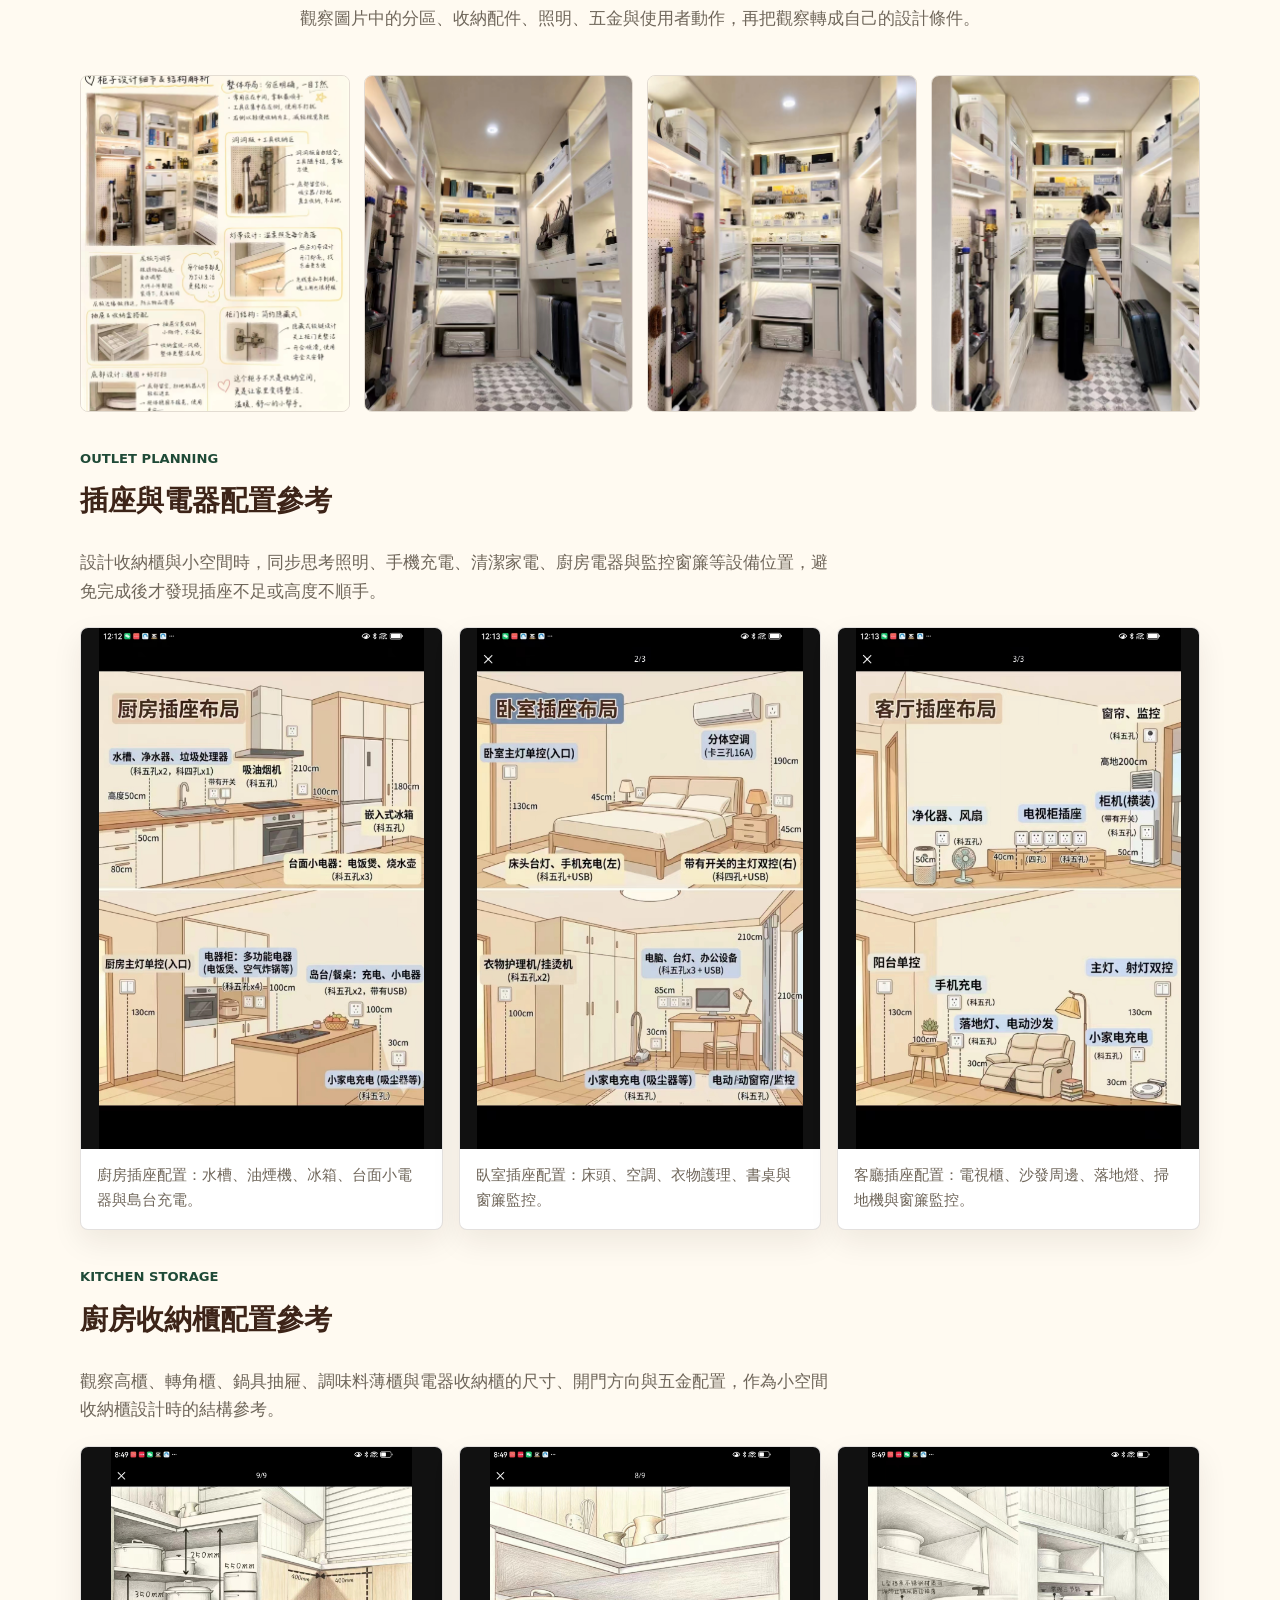
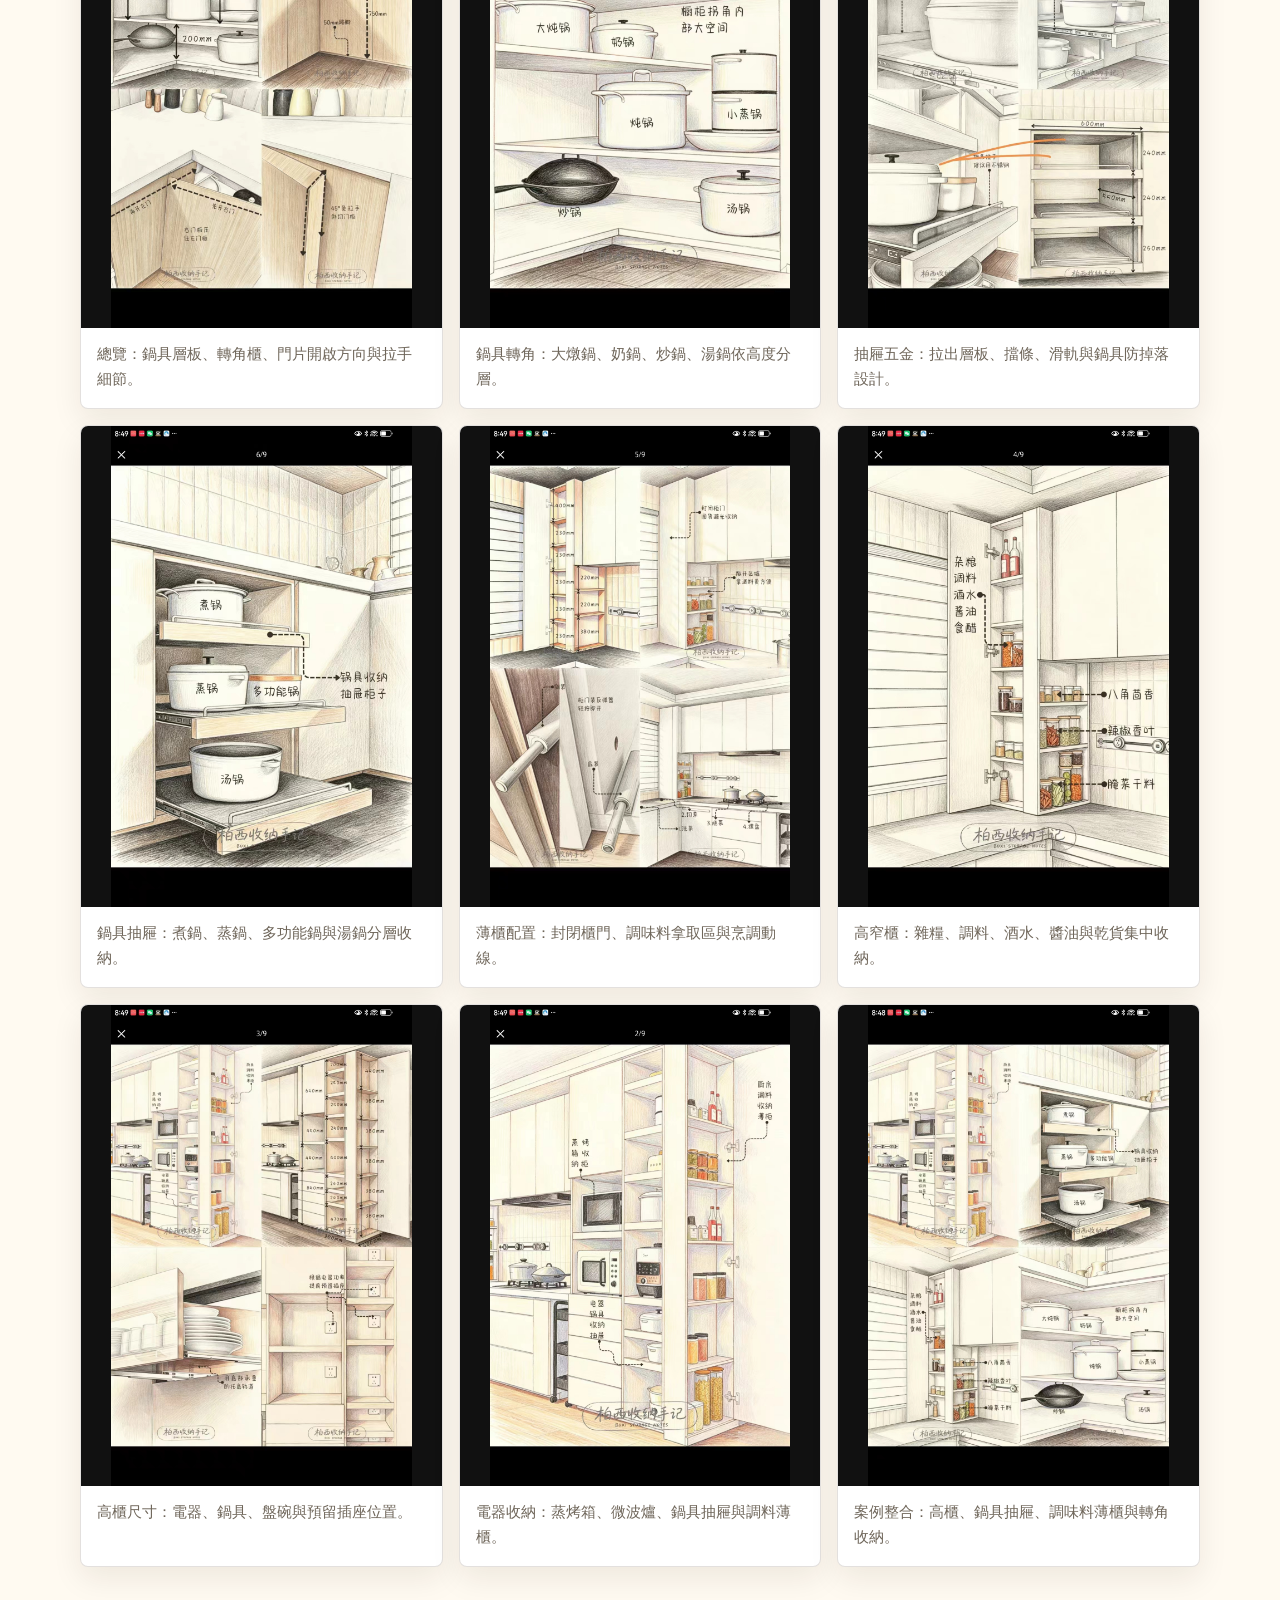
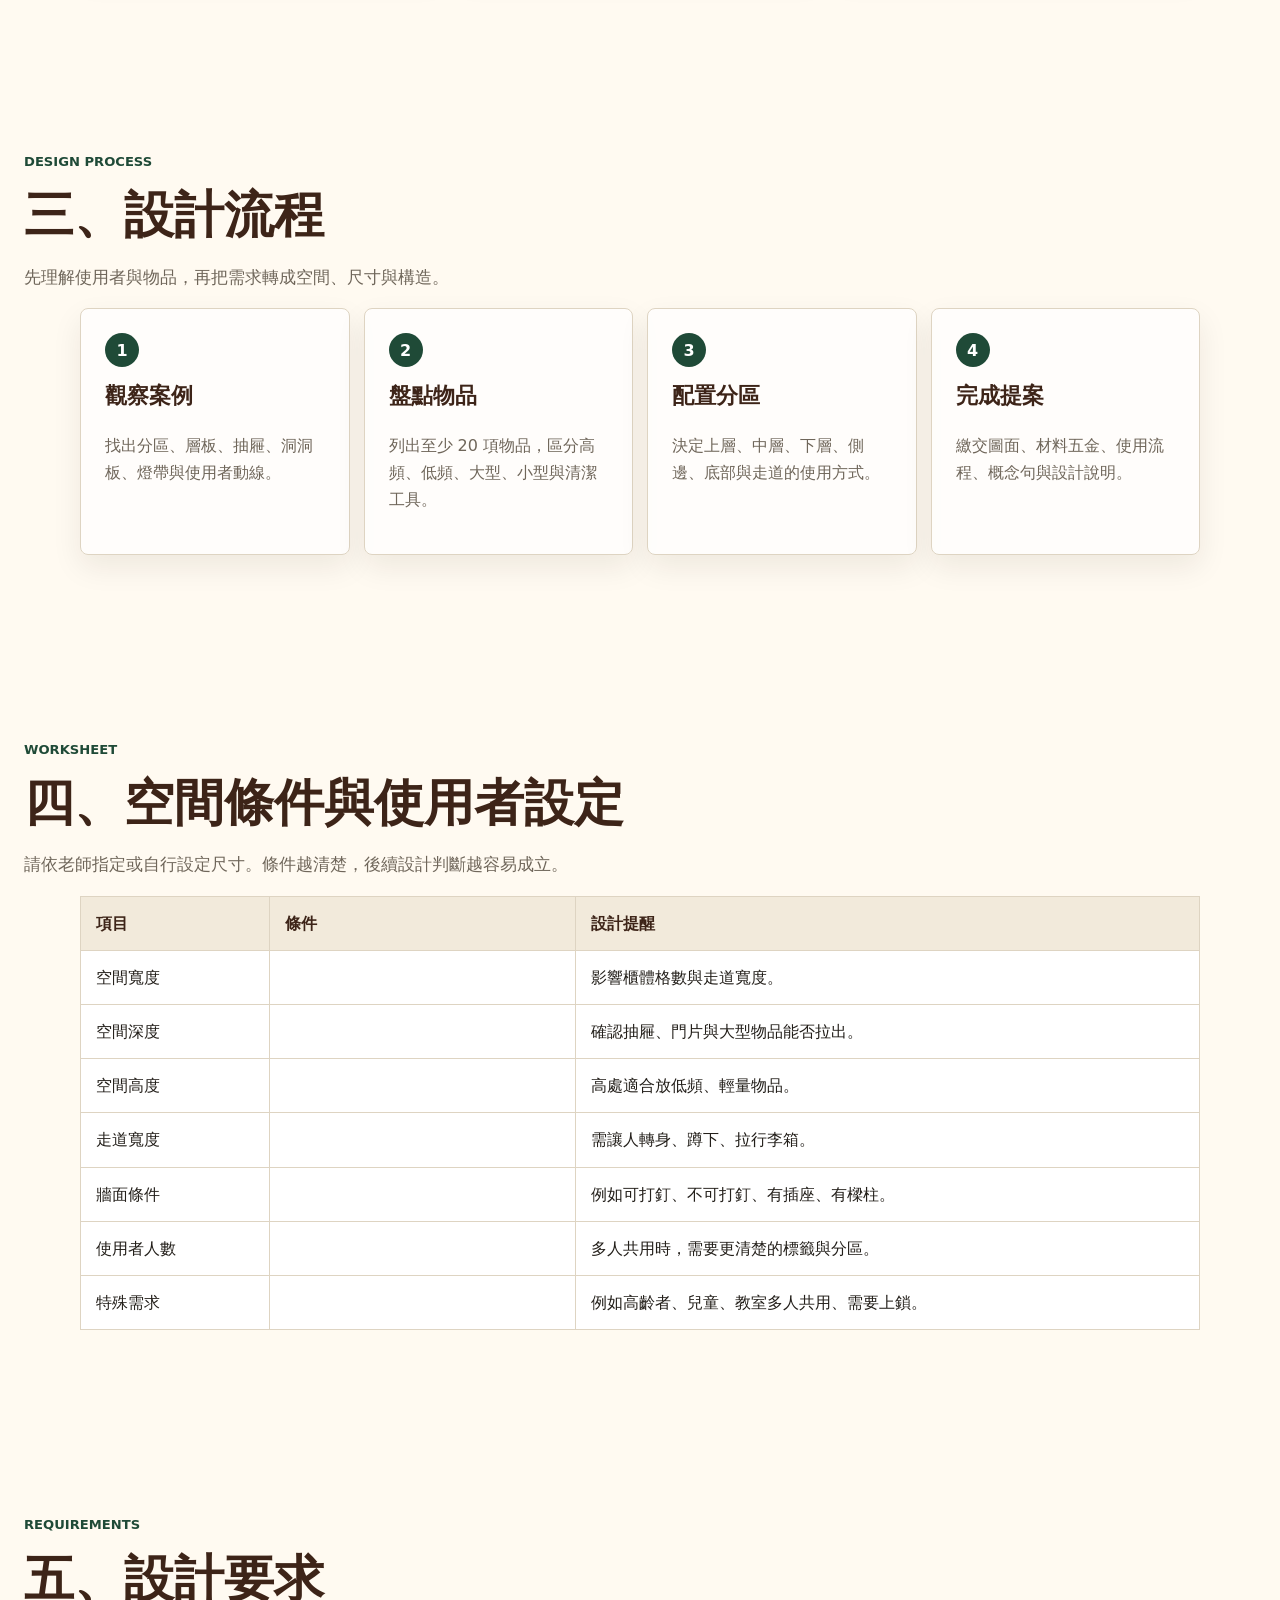
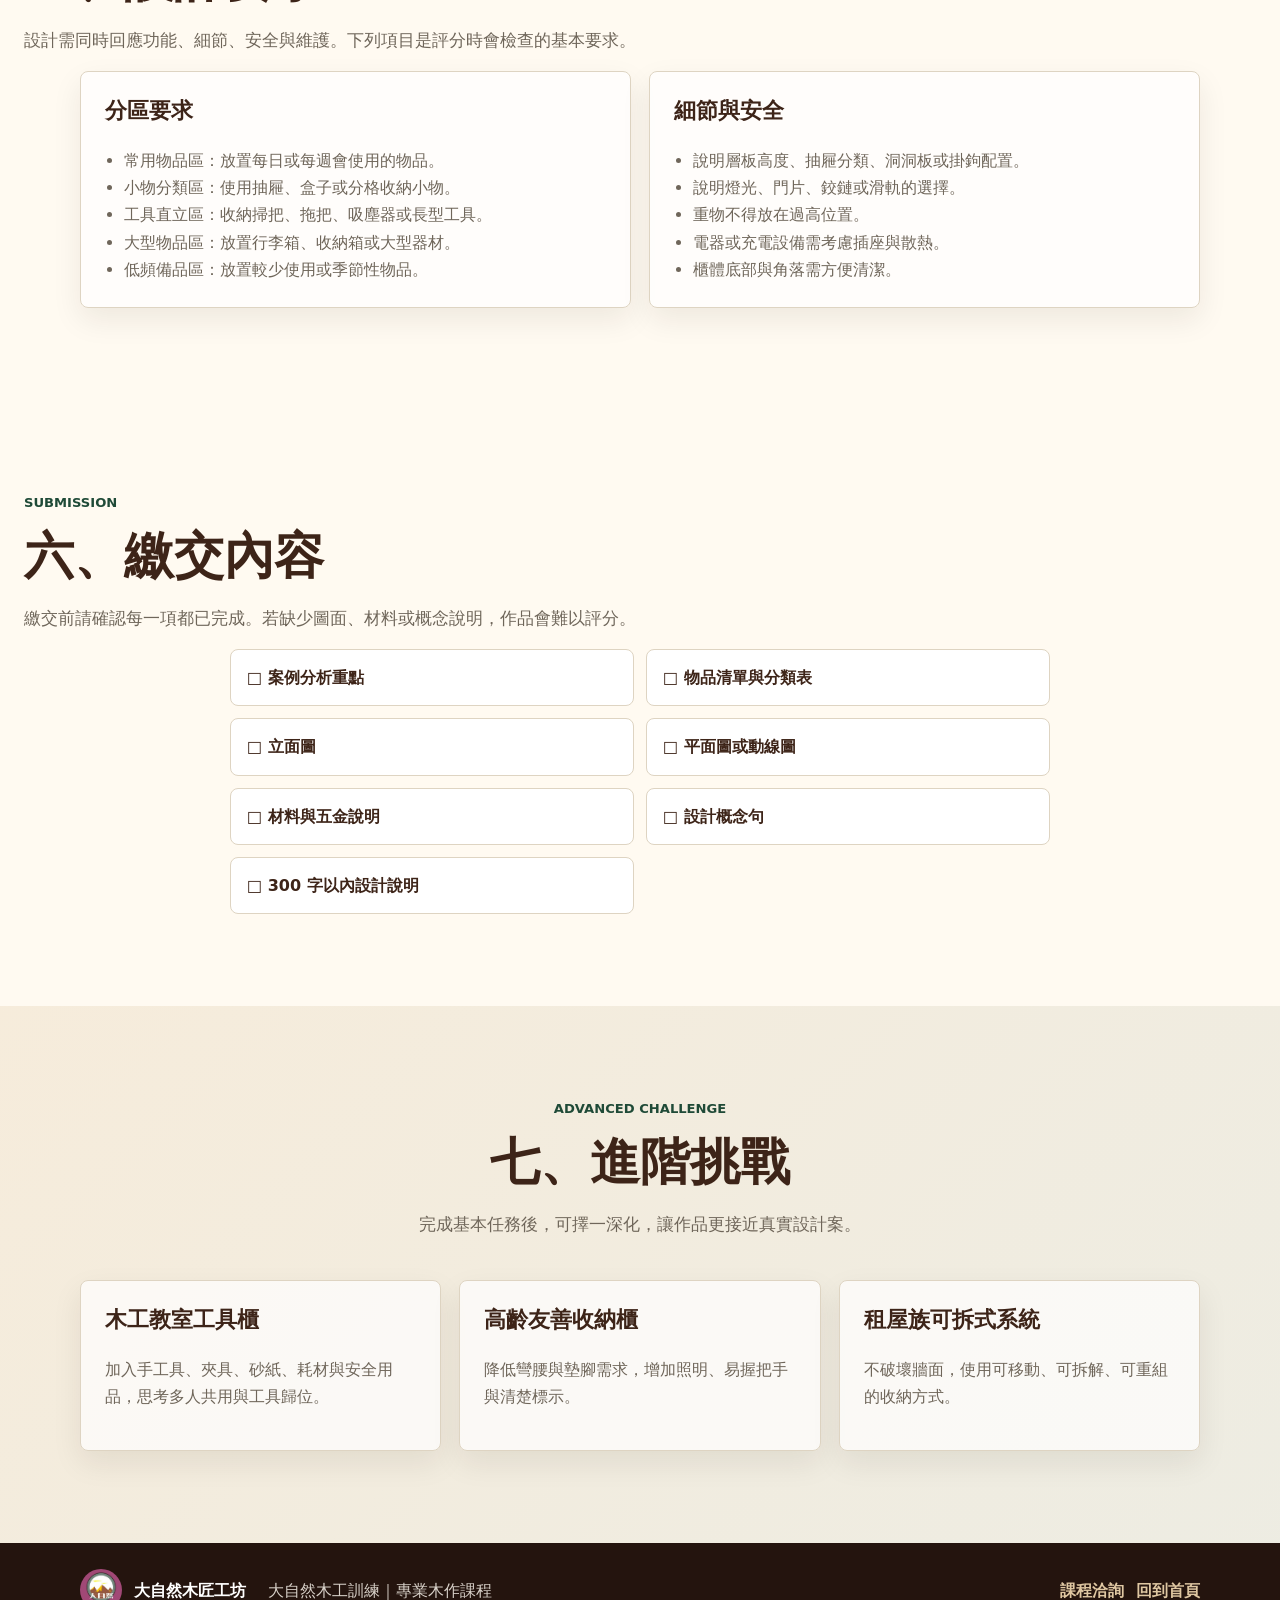
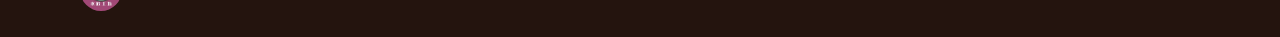
==== commit 616b5a85: "Add kitchen storage references" ====
--- a/design-task.html
+++ b/design-task.html
@@ -94,6 +94,51 @@
           </figure>
         </div>
       </div>
+      <div class="reference-block">
+        <div class="section-heading align-left">
+          <p class="eyebrow">Kitchen Storage</p>
+          <h3>廚房收納櫃配置參考</h3>
+          <p>觀察高櫃、轉角櫃、鍋具抽屜、調味料薄櫃與電器收納櫃的尺寸、開門方向與五金配置，作為小空間收納櫃設計時的結構參考。</p>
+        </div>
+        <div class="reference-gallery dense">
+          <figure>
+            <img src="assets/kitchen-storage-overview.jpg" alt="廚房收納櫃尺寸與轉角配置總覽">
+            <figcaption>總覽：鍋具層板、轉角櫃、門片開啟方向與拉手細節。</figcaption>
+          </figure>
+          <figure>
+            <img src="assets/kitchen-storage-pot-corner.jpg" alt="廚房鍋具轉角櫃收納參考">
+            <figcaption>鍋具轉角：大燉鍋、奶鍋、炒鍋、湯鍋依高度分層。</figcaption>
+          </figure>
+          <figure>
+            <img src="assets/kitchen-storage-pullout-details.jpg" alt="廚房鍋具抽屜五金與尺寸參考">
+            <figcaption>抽屜五金：拉出層板、擋條、滑軌與鍋具防掉落設計。</figcaption>
+          </figure>
+          <figure>
+            <img src="assets/kitchen-storage-pot-drawers.jpg" alt="廚房鍋具抽屜櫃配置參考">
+            <figcaption>鍋具抽屜：煮鍋、蒸鍋、多功能鍋與湯鍋分層收納。</figcaption>
+          </figure>
+          <figure>
+            <img src="assets/kitchen-storage-side-cabinet.jpg" alt="廚房薄櫃與調味料收納參考">
+            <figcaption>薄櫃配置：封閉櫃門、調味料拿取區與烹調動線。</figcaption>
+          </figure>
+          <figure>
+            <img src="assets/kitchen-storage-spice-cabinet.jpg" alt="廚房調味料高窄櫃收納參考">
+            <figcaption>高窄櫃：雜糧、調料、酒水、醬油與乾貨集中收納。</figcaption>
+          </figure>
+          <figure>
+            <img src="assets/kitchen-storage-tall-cabinet-layout.jpg" alt="廚房高櫃尺寸與電器收納參考">
+            <figcaption>高櫃尺寸：電器、鍋具、盤碗與預留插座位置。</figcaption>
+          </figure>
+          <figure>
+            <img src="assets/kitchen-storage-appliance-cabinet.jpg" alt="廚房電器與調料收納櫃參考">
+            <figcaption>電器收納：蒸烤箱、微波爐、鍋具抽屜與調料薄櫃。</figcaption>
+          </figure>
+          <figure>
+            <img src="assets/kitchen-storage-composite.jpg" alt="廚房收納櫃設計案例總整理">
+            <figcaption>案例整合：高櫃、鍋具抽屜、調味料薄櫃與轉角收納。</figcaption>
+          </figure>
+        </div>
+      </div>
     </section>
 
     <section class="section task-section">
--- a/styles.css
+++ b/styles.css
@@ -782,6 +782,10 @@
   background: #111;
 }
 
+.reference-gallery.dense img {
+  aspect-ratio: 9 / 12;
+}
+
 .reference-gallery figcaption {
   padding: 14px 16px 16px;
   color: var(--muted);
